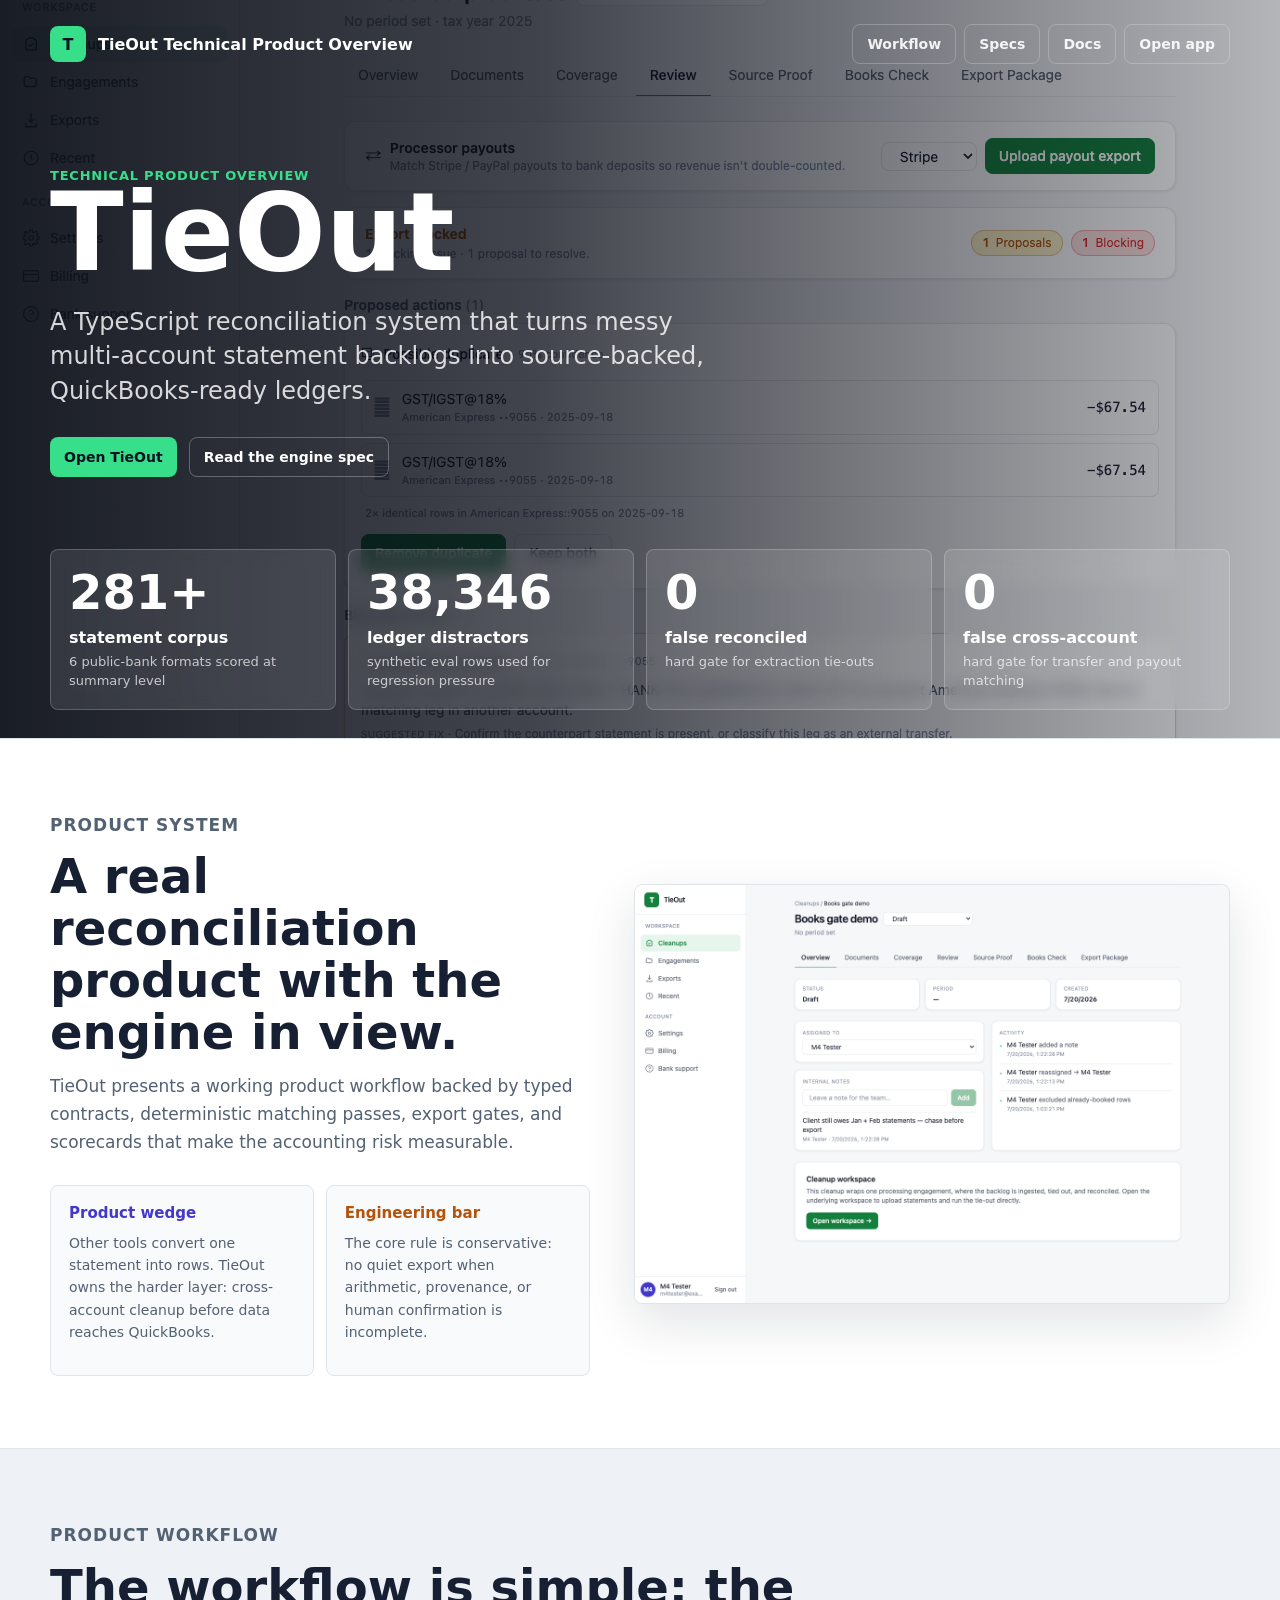
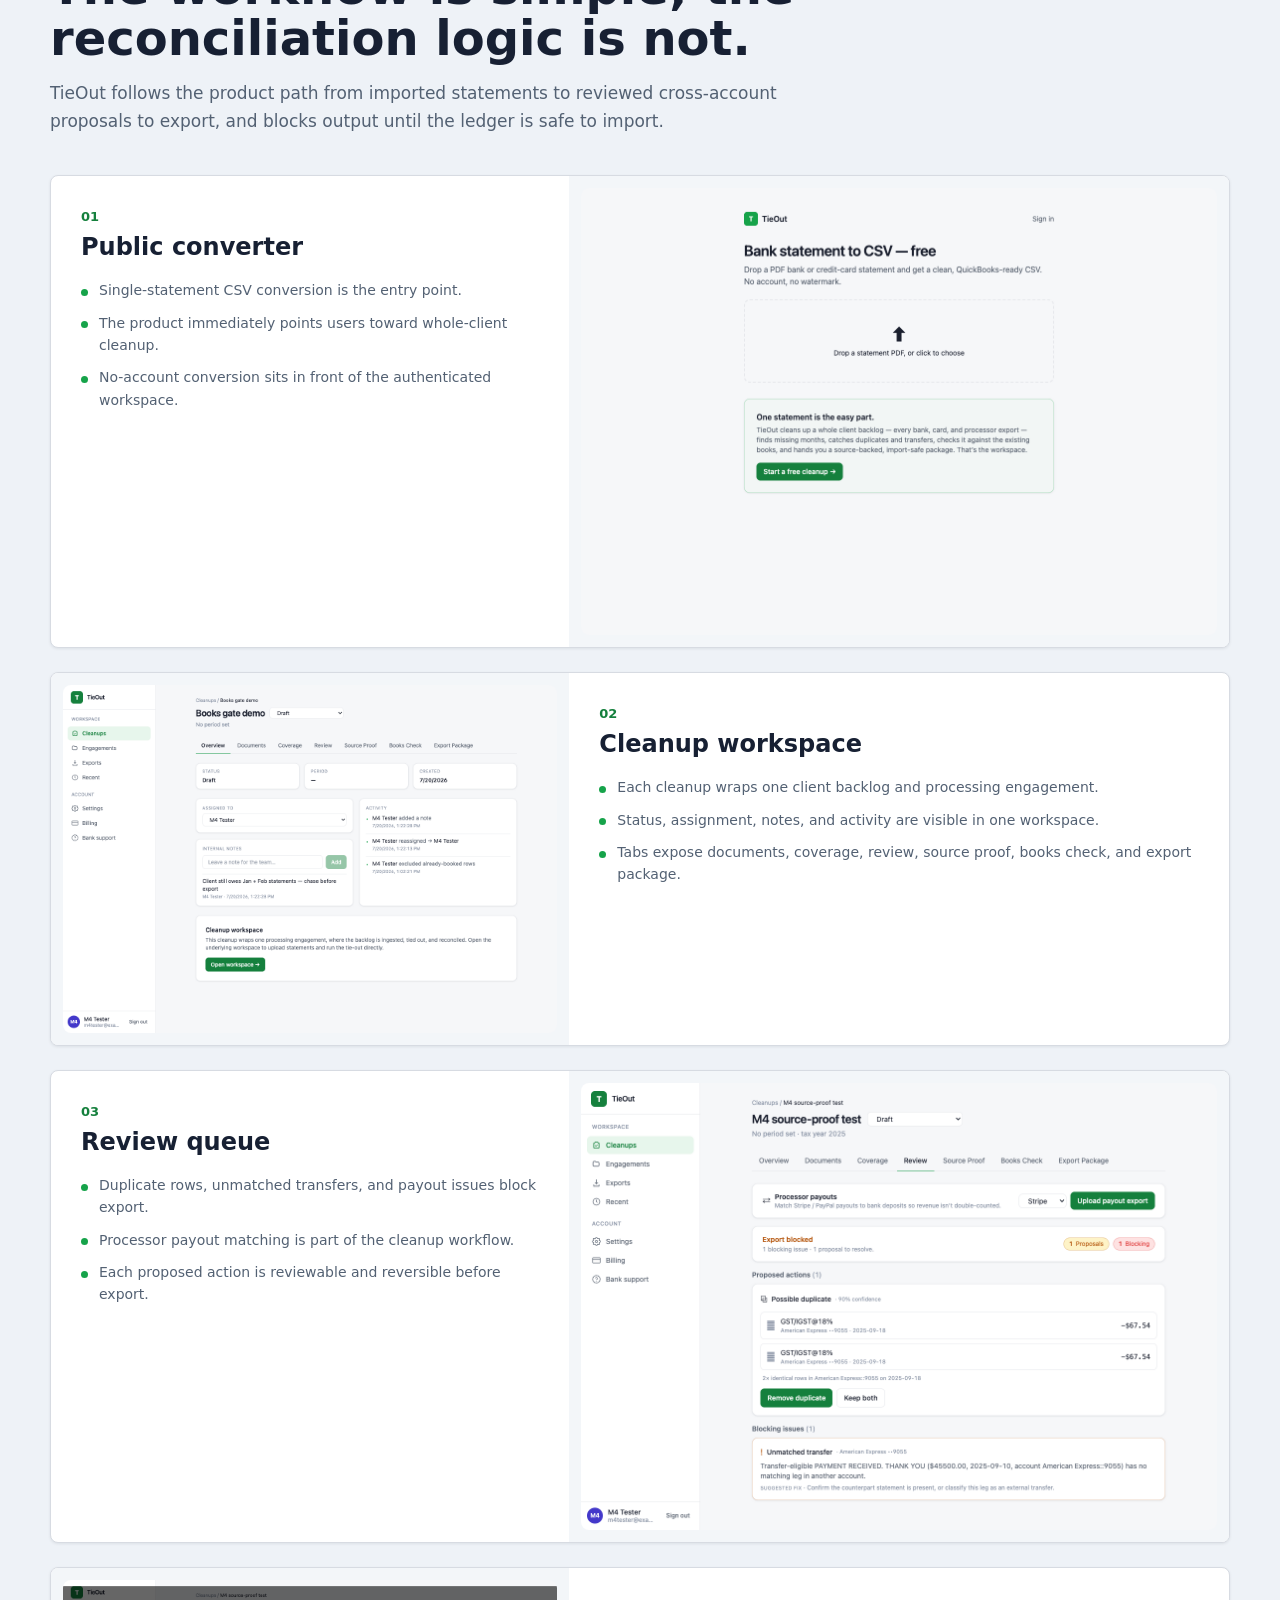
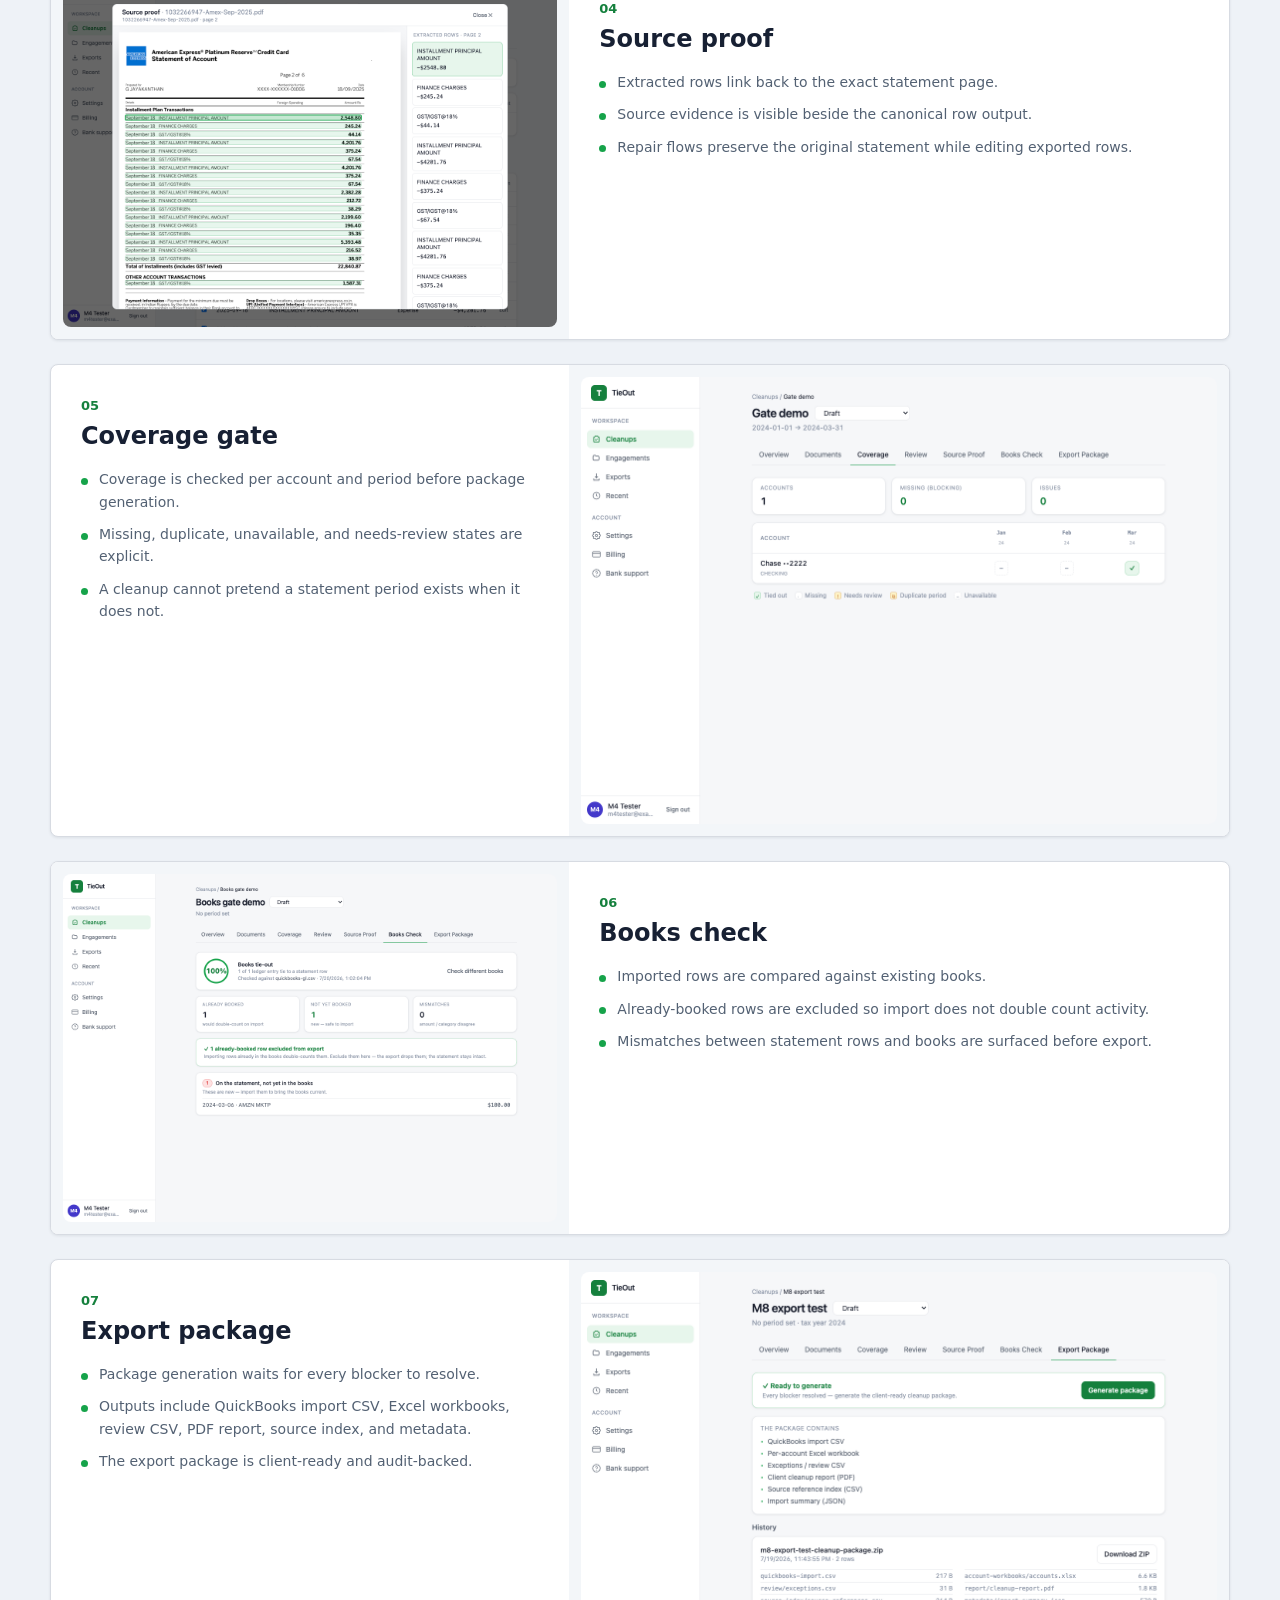
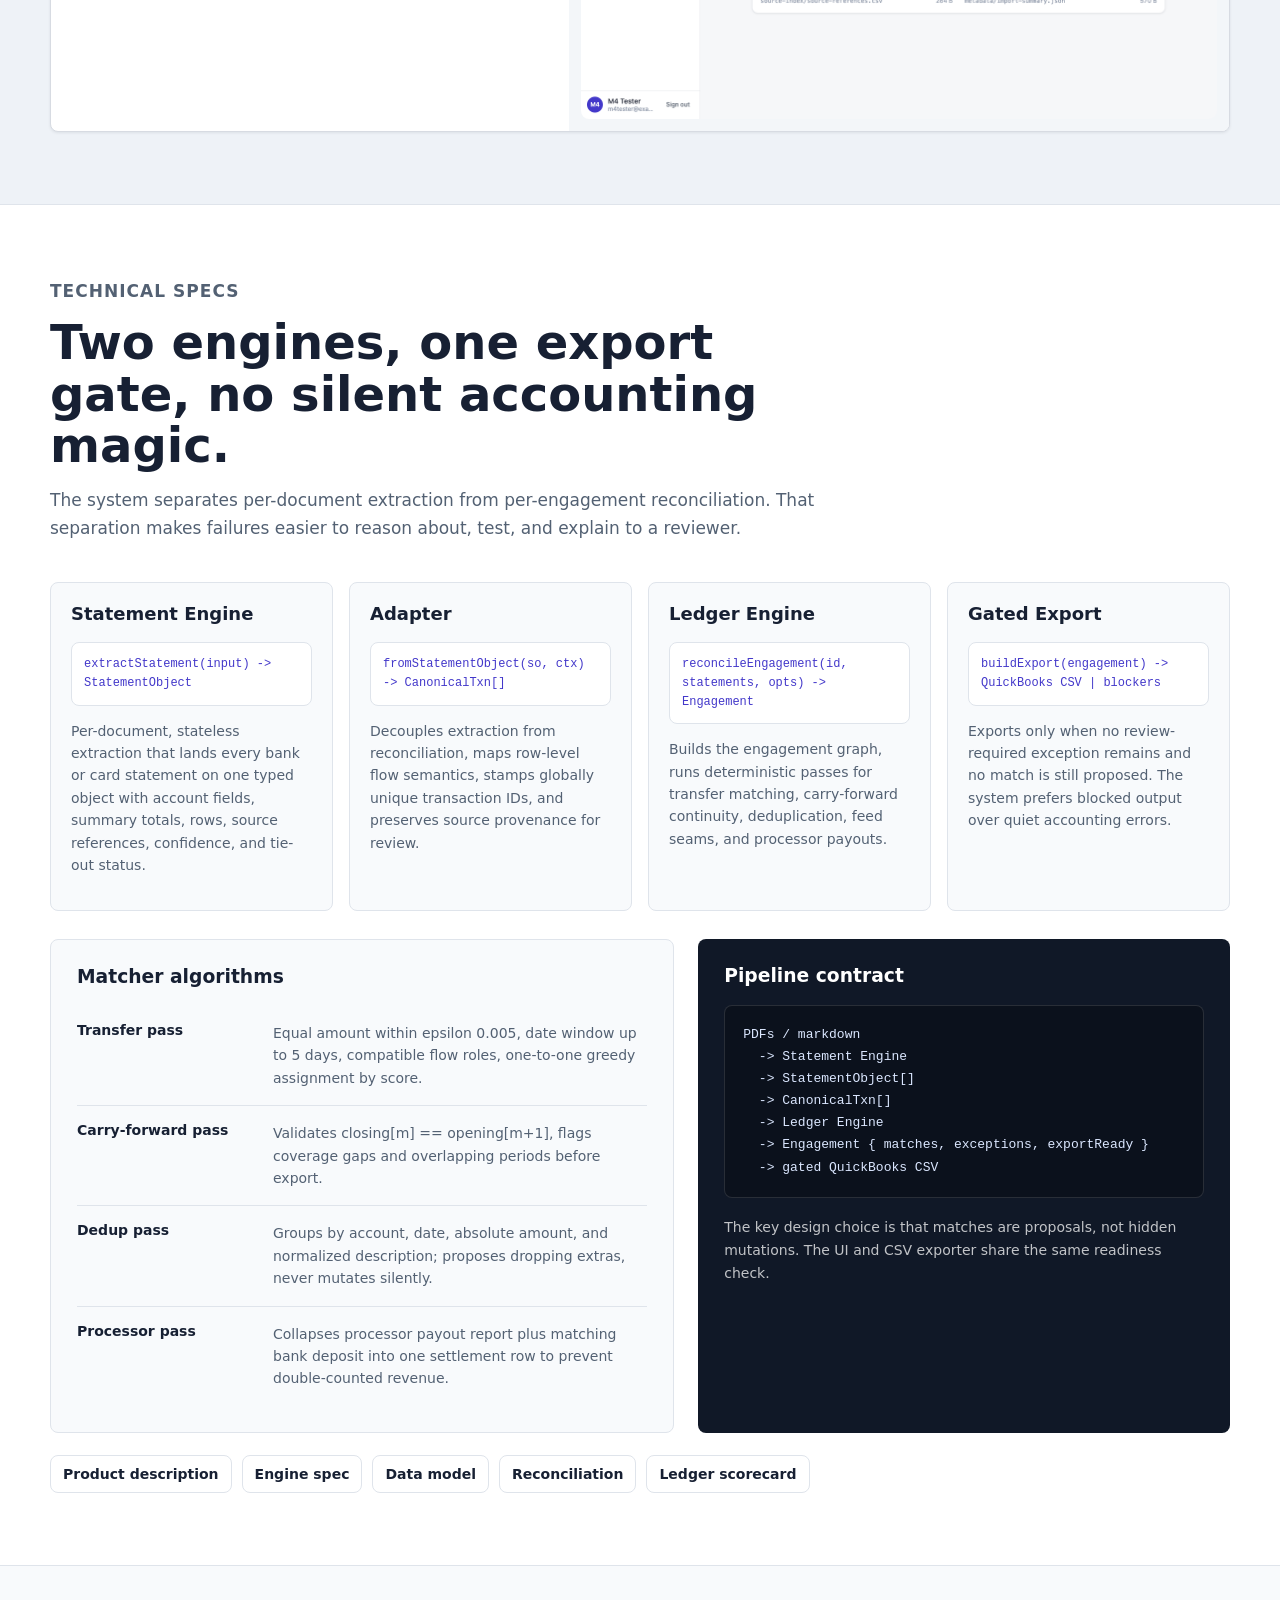
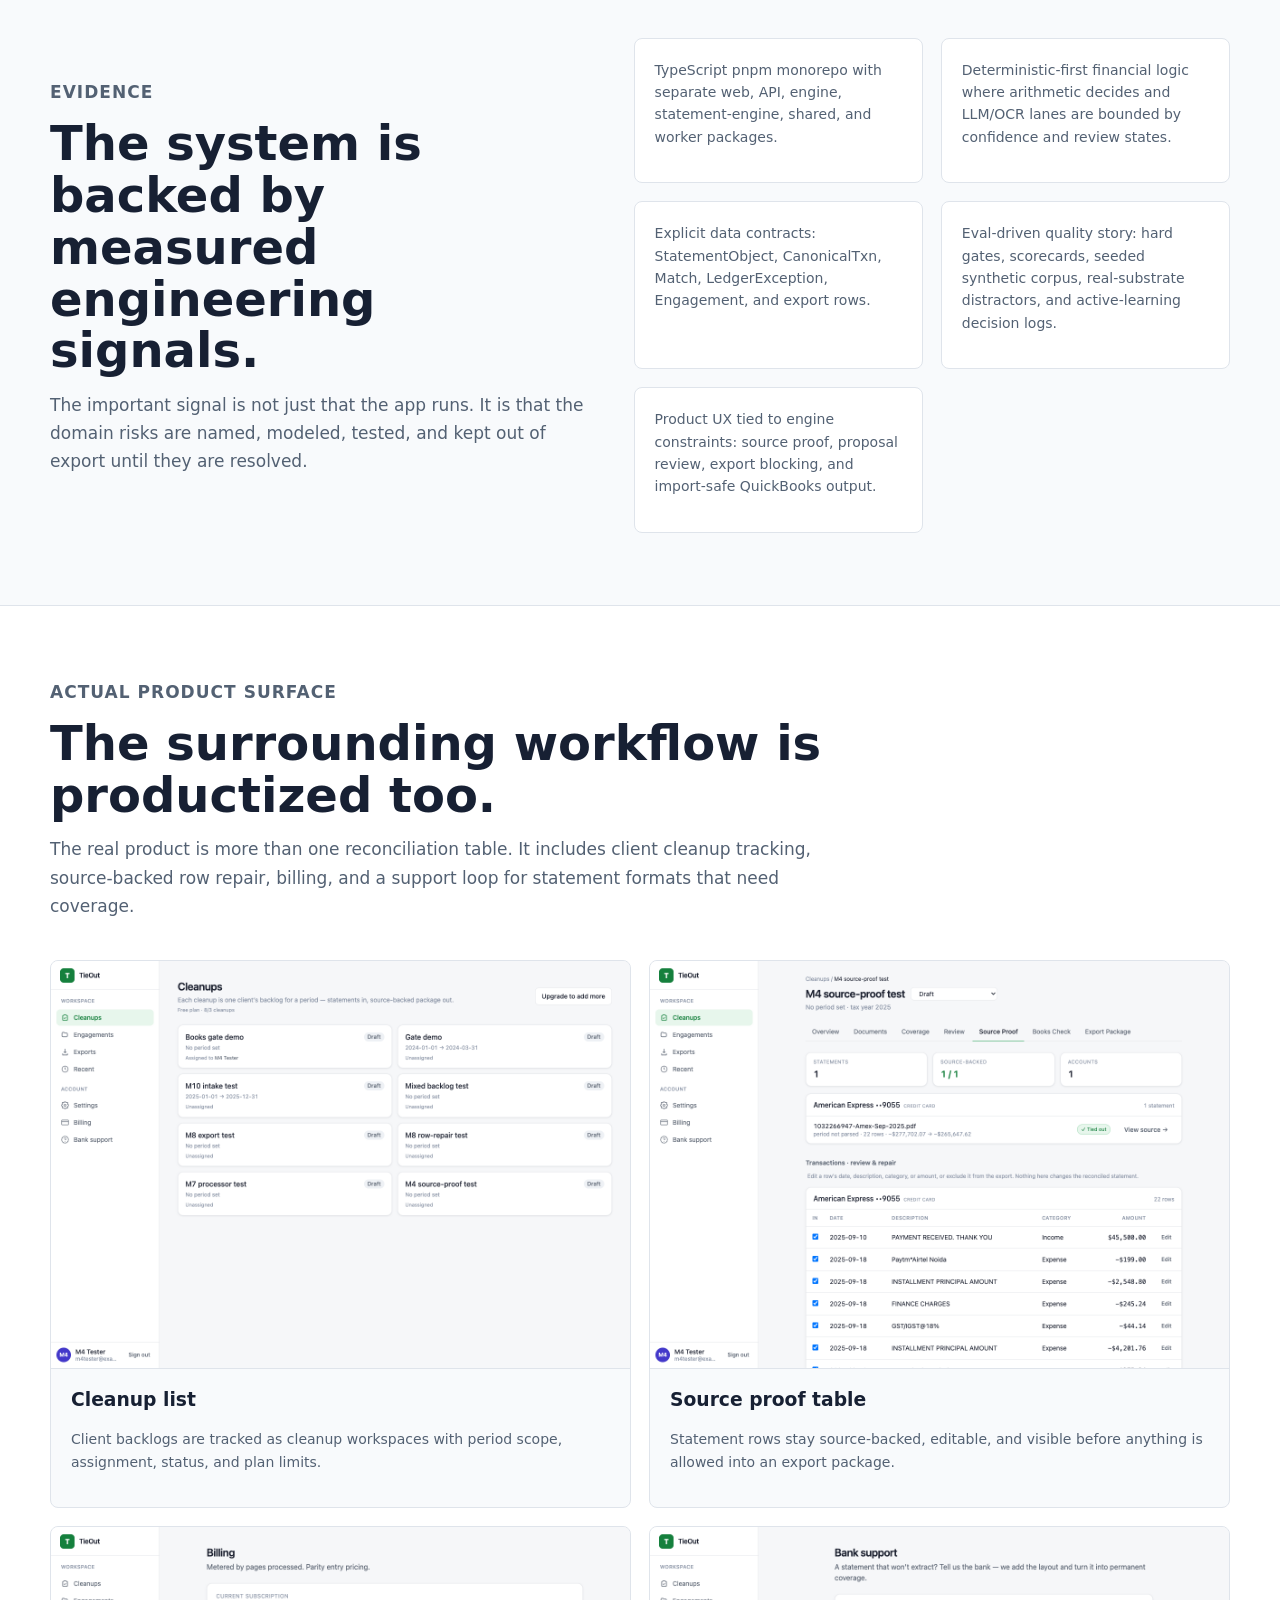
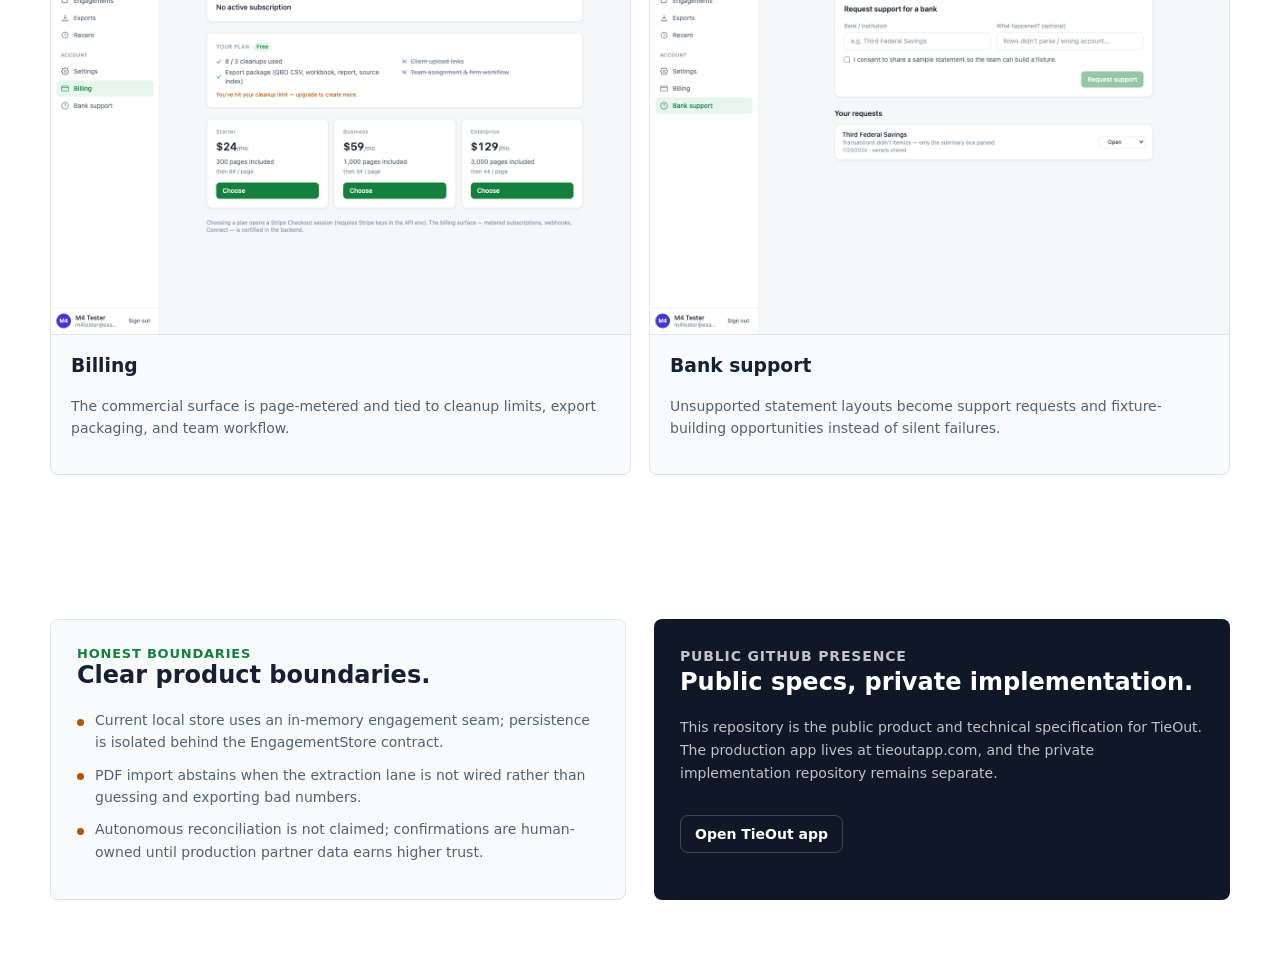
==== index.html @ 49115a85 "Create TieOut public product site" ====
<!doctype html>
<html lang="en">
  <head>
    <meta charset="utf-8" />
    <meta name="viewport" content="width=device-width, initial-scale=1" />
    <meta
      name="description"
      content="TieOut turns messy bank and credit-card statement backlogs into source-backed, QuickBooks-ready cleanup packages."
    />
    <title>TieOut Technical Product Overview</title>
    <link rel="stylesheet" href="styles.css" />
  </head>
  <body>
    <header class="hero">
      <div class="wrap hero-inner">
        <nav class="nav" aria-label="Primary">
          <a class="brand" href="./" aria-label="TieOut home">
            <span class="brand-mark">T</span>
            <span>TieOut Technical Product Overview</span>
          </a>
          <div class="nav-links">
            <a href="#workflow">Workflow</a>
            <a href="#specs">Specs</a>
            <a href="#docs">Docs</a>
            <a href="https://tieoutapp.com">Open app</a>
          </div>
        </nav>

        <div class="hero-copy">
          <p class="eyebrow">Technical product overview</p>
          <h1>TieOut</h1>
          <p class="hero-lede">
            A TypeScript reconciliation system that turns messy multi-account statement backlogs into source-backed,
            QuickBooks-ready ledgers.
          </p>
          <div class="actions">
            <a class="button primary" href="https://tieoutapp.com">Open TieOut</a>
            <a class="button secondary" href="#specs">Read the engine spec</a>
          </div>
        </div>

        <div class="metric-grid" aria-label="TieOut engineering metrics">
          <div class="metric">
            <strong>281+</strong>
            <span>statement corpus</span>
            <p>6 public-bank formats scored at summary level</p>
          </div>
          <div class="metric">
            <strong>38,346</strong>
            <span>ledger distractors</span>
            <p>synthetic eval rows used for regression pressure</p>
          </div>
          <div class="metric">
            <strong>0</strong>
            <span>false reconciled</span>
            <p>hard gate for extraction tie-outs</p>
          </div>
          <div class="metric">
            <strong>0</strong>
            <span>false cross-account</span>
            <p>hard gate for transfer and payout matching</p>
          </div>
        </div>
      </div>
    </header>

    <main>
      <section class="section">
        <div class="wrap split">
          <div>
            <div class="section-head">
              <p class="eyebrow">Product system</p>
              <h2>A real reconciliation product with the engine in view.</h2>
              <p>
                TieOut presents a working product workflow backed by typed contracts, deterministic matching passes,
                export gates, and scorecards that make the accounting risk measurable.
              </p>
            </div>
            <div class="feature-cards">
              <article class="feature-card">
                <h3>Product wedge</h3>
                <p>
                  Other tools convert one statement into rows. TieOut owns the harder layer: cross-account cleanup
                  before data reaches QuickBooks.
                </p>
              </article>
              <article class="feature-card warn">
                <h3>Engineering bar</h3>
                <p>
                  The core rule is conservative: no quiet export when arithmetic, provenance, or human confirmation is
                  incomplete.
                </p>
              </article>
            </div>
          </div>
          <img
            class="shadow-img"
            src="assets/screenshots/04-overview-workflow.png"
            alt="TieOut cleanup workspace overview showing real product navigation, status, notes, and activity."
          />
        </div>
      </section>

      <section id="workflow" class="section alt">
        <div class="wrap">
          <div class="section-head">
            <p class="eyebrow">Product workflow</p>
            <h2>The workflow is simple; the reconciliation logic is not.</h2>
            <p>
              TieOut follows the product path from imported statements to reviewed cross-account proposals to export,
              and blocks output until the ledger is safe to import.
            </p>
          </div>

          <div class="workflow">
            <article class="workflow-card">
              <div class="workflow-copy">
                <span class="step">01</span>
                <h3>Public converter</h3>
                <ul>
                  <li>Single-statement CSV conversion is the entry point.</li>
                  <li>The product immediately points users toward whole-client cleanup.</li>
                  <li>No-account conversion sits in front of the authenticated workspace.</li>
                </ul>
              </div>
              <div class="workflow-shot">
                <img src="assets/screenshots/02-public-converter.png" alt="TieOut public converter screen." />
              </div>
            </article>

            <article class="workflow-card">
              <div class="workflow-copy">
                <span class="step">02</span>
                <h3>Cleanup workspace</h3>
                <ul>
                  <li>Each cleanup wraps one client backlog and processing engagement.</li>
                  <li>Status, assignment, notes, and activity are visible in one workspace.</li>
                  <li>Tabs expose documents, coverage, review, source proof, books check, and export package.</li>
                </ul>
              </div>
              <div class="workflow-shot">
                <img src="assets/screenshots/04-overview-workflow.png" alt="TieOut cleanup workspace overview." />
              </div>
            </article>

            <article class="workflow-card">
              <div class="workflow-copy">
                <span class="step">03</span>
                <h3>Review queue</h3>
                <ul>
                  <li>Duplicate rows, unmatched transfers, and payout issues block export.</li>
                  <li>Processor payout matching is part of the cleanup workflow.</li>
                  <li>Each proposed action is reviewable and reversible before export.</li>
                </ul>
              </div>
              <div class="workflow-shot">
                <img src="assets/screenshots/05-review-queue.png" alt="TieOut review queue." />
              </div>
            </article>

            <article class="workflow-card">
              <div class="workflow-copy">
                <span class="step">04</span>
                <h3>Source proof</h3>
                <ul>
                  <li>Extracted rows link back to the exact statement page.</li>
                  <li>Source evidence is visible beside the canonical row output.</li>
                  <li>Repair flows preserve the original statement while editing exported rows.</li>
                </ul>
              </div>
              <div class="workflow-shot">
                <img src="assets/screenshots/07-source-proof-modal.png" alt="TieOut source proof modal." />
              </div>
            </article>

            <article class="workflow-card">
              <div class="workflow-copy">
                <span class="step">05</span>
                <h3>Coverage gate</h3>
                <ul>
                  <li>Coverage is checked per account and period before package generation.</li>
                  <li>Missing, duplicate, unavailable, and needs-review states are explicit.</li>
                  <li>A cleanup cannot pretend a statement period exists when it does not.</li>
                </ul>
              </div>
              <div class="workflow-shot">
                <img src="assets/screenshots/08-coverage-gate.png" alt="TieOut coverage gate." />
              </div>
            </article>

            <article class="workflow-card">
              <div class="workflow-copy">
                <span class="step">06</span>
                <h3>Books check</h3>
                <ul>
                  <li>Imported rows are compared against existing books.</li>
                  <li>Already-booked rows are excluded so import does not double count activity.</li>
                  <li>Mismatches between statement rows and books are surfaced before export.</li>
                </ul>
              </div>
              <div class="workflow-shot">
                <img src="assets/screenshots/09-books-check.png" alt="TieOut books check." />
              </div>
            </article>

            <article class="workflow-card">
              <div class="workflow-copy">
                <span class="step">07</span>
                <h3>Export package</h3>
                <ul>
                  <li>Package generation waits for every blocker to resolve.</li>
                  <li>Outputs include QuickBooks import CSV, Excel workbooks, review CSV, PDF report, source index, and metadata.</li>
                  <li>The export package is client-ready and audit-backed.</li>
                </ul>
              </div>
              <div class="workflow-shot">
                <img src="assets/screenshots/10-export-package.png" alt="TieOut export package screen." />
              </div>
            </article>
          </div>
        </div>
      </section>

      <section id="specs" class="section">
        <div class="wrap">
          <div class="section-head">
            <p class="eyebrow">Technical specs</p>
            <h2>Two engines, one export gate, no silent accounting magic.</h2>
            <p>
              The system separates per-document extraction from per-engagement reconciliation. That separation makes
              failures easier to reason about, test, and explain to a reviewer.
            </p>
          </div>

          <div class="spec-grid">
            <article class="spec-card">
              <h3>Statement Engine</h3>
              <code class="contract">extractStatement(input) -&gt; StatementObject</code>
              <p>
                Per-document, stateless extraction that lands every bank or card statement on one typed object with
                account fields, summary totals, rows, source references, confidence, and tie-out status.
              </p>
            </article>
            <article class="spec-card">
              <h3>Adapter</h3>
              <code class="contract">fromStatementObject(so, ctx) -&gt; CanonicalTxn[]</code>
              <p>
                Decouples extraction from reconciliation, maps row-level flow semantics, stamps globally unique
                transaction IDs, and preserves source provenance for review.
              </p>
            </article>
            <article class="spec-card">
              <h3>Ledger Engine</h3>
              <code class="contract">reconcileEngagement(id, statements, opts) -&gt; Engagement</code>
              <p>
                Builds the engagement graph, runs deterministic passes for transfer matching, carry-forward continuity,
                deduplication, feed seams, and processor payouts.
              </p>
            </article>
            <article class="spec-card">
              <h3>Gated Export</h3>
              <code class="contract">buildExport(engagement) -&gt; QuickBooks CSV | blockers</code>
              <p>
                Exports only when no review-required exception remains and no match is still proposed. The system
                prefers blocked output over quiet accounting errors.
              </p>
            </article>
          </div>

          <div class="technical-row">
            <section class="matchers">
              <h3>Matcher algorithms</h3>
              <div class="matcher-row">
                <strong>Transfer pass</strong>
                <p>Equal amount within epsilon 0.005, date window up to 5 days, compatible flow roles, one-to-one greedy assignment by score.</p>
              </div>
              <div class="matcher-row">
                <strong>Carry-forward pass</strong>
                <p>Validates closing[m] == opening[m+1], flags coverage gaps and overlapping periods before export.</p>
              </div>
              <div class="matcher-row">
                <strong>Dedup pass</strong>
                <p>Groups by account, date, absolute amount, and normalized description; proposes dropping extras, never mutates silently.</p>
              </div>
              <div class="matcher-row">
                <strong>Processor pass</strong>
                <p>Collapses processor payout report plus matching bank deposit into one settlement row to prevent double-counted revenue.</p>
              </div>
            </section>

            <section class="pipeline">
              <h3>Pipeline contract</h3>
              <pre>PDFs / markdown
  -&gt; Statement Engine
  -&gt; StatementObject[]
  -&gt; CanonicalTxn[]
  -&gt; Ledger Engine
  -&gt; Engagement { matches, exceptions, exportReady }
  -&gt; gated QuickBooks CSV</pre>
              <p>
                The key design choice is that matches are proposals, not hidden mutations. The UI and CSV exporter share
                the same readiness check.
              </p>
            </section>
          </div>

          <div id="docs" class="docs-links" aria-label="Technical documents">
            <a href="docs/PRODUCT.md">Product description</a>
            <a href="docs/ENGINE_SPEC.md">Engine spec</a>
            <a href="docs/DATA_MODEL.md">Data model</a>
            <a href="docs/RECONCILIATION.md">Reconciliation</a>
            <a href="results/LEDGER_SCORECARD.md">Ledger scorecard</a>
          </div>
        </div>
      </section>

      <section class="section soft">
        <div class="wrap split">
          <div class="section-head">
            <p class="eyebrow">Evidence</p>
            <h2>The system is backed by measured engineering signals.</h2>
            <p>
              The important signal is not just that the app runs. It is that the domain risks are named, modeled,
              tested, and kept out of export until they are resolved.
            </p>
          </div>
          <div class="signal-grid">
            <article class="signal-card"><p>TypeScript pnpm monorepo with separate web, API, engine, statement-engine, shared, and worker packages.</p></article>
            <article class="signal-card"><p>Deterministic-first financial logic where arithmetic decides and LLM/OCR lanes are bounded by confidence and review states.</p></article>
            <article class="signal-card"><p>Explicit data contracts: StatementObject, CanonicalTxn, Match, LedgerException, Engagement, and export rows.</p></article>
            <article class="signal-card"><p>Eval-driven quality story: hard gates, scorecards, seeded synthetic corpus, real-substrate distractors, and active-learning decision logs.</p></article>
            <article class="signal-card"><p>Product UX tied to engine constraints: source proof, proposal review, export blocking, and import-safe QuickBooks output.</p></article>
          </div>
        </div>
      </section>

      <section class="section">
        <div class="wrap">
          <div class="section-head">
            <p class="eyebrow">Actual product surface</p>
            <h2>The surrounding workflow is productized too.</h2>
            <p>
              The real product is more than one reconciliation table. It includes client cleanup tracking, source-backed
              row repair, billing, and a support loop for statement formats that need coverage.
            </p>
          </div>
          <div class="surface-grid">
            <article class="surface-card">
              <img src="assets/screenshots/03-cleanups-list.png" alt="TieOut cleanups list." />
              <div><h3>Cleanup list</h3><p>Client backlogs are tracked as cleanup workspaces with period scope, assignment, status, and plan limits.</p></div>
            </article>
            <article class="surface-card">
              <img src="assets/screenshots/06-source-proof.png" alt="TieOut source proof table." />
              <div><h3>Source proof table</h3><p>Statement rows stay source-backed, editable, and visible before anything is allowed into an export package.</p></div>
            </article>
            <article class="surface-card">
              <img src="assets/screenshots/11-billing.png" alt="TieOut billing screen." />
              <div><h3>Billing</h3><p>The commercial surface is page-metered and tied to cleanup limits, export packaging, and team workflow.</p></div>
            </article>
            <article class="surface-card">
              <img src="assets/screenshots/12-bank-support.png" alt="TieOut bank support screen." />
              <div><h3>Bank support</h3><p>Unsupported statement layouts become support requests and fixture-building opportunities instead of silent failures.</p></div>
            </article>
          </div>
        </div>
      </section>

      <section class="section">
        <div class="wrap bottom-grid">
          <section class="boundary">
            <p class="eyebrow">Honest boundaries</p>
            <h2>Clear product boundaries.</h2>
            <ul>
              <li>Current local store uses an in-memory engagement seam; persistence is isolated behind the EngagementStore contract.</li>
              <li>PDF import abstains when the extraction lane is not wired rather than guessing and exporting bad numbers.</li>
              <li>Autonomous reconciliation is not claimed; confirmations are human-owned until production partner data earns higher trust.</li>
            </ul>
          </section>

          <section class="github-card">
            <p class="eyebrow">Public GitHub presence</p>
            <h2>Public specs, private implementation.</h2>
            <p>
              This repository is the public product and technical specification for TieOut. The production app lives at
              tieoutapp.com, and the private implementation repository remains separate.
            </p>
            <a class="dark-button" href="https://tieoutapp.com">Open TieOut app</a>
          </section>
        </div>
      </section>
    </main>
  </body>
</html>
---- styles.css ----
:root {
  color-scheme: light;
  --page: #f6f7f9;
  --surface: #ffffff;
  --surface-soft: #f8fafc;
  --ink: #172033;
  --muted: #536173;
  --dim: #7a879a;
  --line: #dfe4eb;
  --green: #15803d;
  --green-bright: #37df8b;
  --indigo: #4338ca;
  --warn: #b45309;
  --night: #101827;
}

* {
  box-sizing: border-box;
}

html {
  scroll-behavior: smooth;
}

body {
  margin: 0;
  background: var(--page);
  color: var(--ink);
  font-family: ui-sans-serif, system-ui, -apple-system, BlinkMacSystemFont, "Segoe UI", sans-serif;
}

a {
  color: inherit;
  text-decoration: none;
}

img {
  display: block;
  max-width: 100%;
}

.hero {
  position: relative;
  overflow: hidden;
  min-height: 82vh;
  color: #fff;
  border-bottom: 1px solid var(--line);
}

.hero::before {
  content: "";
  position: absolute;
  inset: 0;
  background:
    linear-gradient(90deg, rgba(6, 10, 20, 0.92) 0%, rgba(6, 10, 20, 0.76) 42%, rgba(6, 10, 20, 0.28) 100%),
    url("assets/screenshots/05-review-queue.png") center / cover;
}

.wrap {
  width: min(1180px, calc(100% - 40px));
  margin: 0 auto;
}

.hero-inner {
  position: relative;
  min-height: 82vh;
  display: flex;
  flex-direction: column;
  justify-content: space-between;
  padding: 24px 0 28px;
}

.nav {
  display: flex;
  align-items: center;
  justify-content: space-between;
  gap: 16px;
  flex-wrap: wrap;
}

.brand {
  display: inline-flex;
  align-items: center;
  gap: 12px;
  font-weight: 700;
}

.brand-mark {
  display: grid;
  place-items: center;
  width: 36px;
  height: 36px;
  border-radius: 8px;
  background: var(--green-bright);
  color: #061121;
  font-weight: 800;
}

.nav-links {
  display: flex;
  gap: 8px;
  flex-wrap: wrap;
}

.nav-links a,
.button {
  display: inline-flex;
  align-items: center;
  justify-content: center;
  min-height: 40px;
  border-radius: 8px;
  padding: 9px 14px;
  font-size: 14px;
  font-weight: 700;
}

.nav-links a {
  border: 1px solid rgba(255, 255, 255, 0.22);
  color: rgba(255, 255, 255, 0.9);
}

.nav-links a:hover,
.button.secondary:hover {
  background: rgba(255, 255, 255, 0.1);
}

.hero-copy {
  max-width: 780px;
  padding: 80px 0 48px;
}

.eyebrow {
  margin: 0;
  color: var(--green);
  font-size: 13px;
  font-weight: 800;
  letter-spacing: 0.06em;
  text-transform: uppercase;
}

.hero .eyebrow {
  color: var(--green-bright);
}

h1,
h2,
h3,
p {
  margin-top: 0;
}

h1 {
  margin-bottom: 22px;
  font-size: clamp(56px, 9vw, 108px);
  line-height: 0.92;
  letter-spacing: 0;
}

.hero-lede {
  max-width: 680px;
  color: rgba(255, 255, 255, 0.82);
  font-size: clamp(19px, 2vw, 24px);
  line-height: 1.45;
}

.actions {
  display: flex;
  gap: 12px;
  flex-wrap: wrap;
  margin-top: 28px;
}

.button.primary {
  background: var(--green-bright);
  color: #061121;
}

.button.secondary {
  color: #fff;
  border: 1px solid rgba(255, 255, 255, 0.28);
}

.metric-grid {
  display: grid;
  grid-template-columns: repeat(4, 1fr);
  gap: 12px;
}

.metric {
  min-height: 132px;
  padding: 18px;
  border: 1px solid rgba(255, 255, 255, 0.2);
  border-radius: 8px;
  background: rgba(255, 255, 255, 0.1);
  backdrop-filter: blur(8px);
}

.metric strong {
  display: block;
  font-size: clamp(32px, 4vw, 48px);
  line-height: 1;
}

.metric span {
  display: block;
  margin-top: 12px;
  font-weight: 800;
}

.metric p {
  margin: 6px 0 0;
  color: rgba(255, 255, 255, 0.72);
  font-size: 13px;
  line-height: 1.45;
}

.section {
  padding: 72px 0;
  background: var(--surface);
}

.section.alt {
  background: #eef2f7;
  border-top: 1px solid var(--line);
  border-bottom: 1px solid var(--line);
}

.section.soft {
  background: var(--surface-soft);
  border-top: 1px solid var(--line);
  border-bottom: 1px solid var(--line);
}

.section-head {
  max-width: 780px;
}

.section-head h2 {
  margin: 12px 0 14px;
  font-size: clamp(32px, 4vw, 48px);
  line-height: 1.08;
  letter-spacing: 0;
}

.section-head p {
  color: var(--muted);
  font-size: 17px;
  line-height: 1.65;
}

.split {
  display: grid;
  grid-template-columns: 0.95fr 1.05fr;
  align-items: center;
  gap: 44px;
}

.panel {
  border: 1px solid var(--line);
  border-radius: 8px;
  background: var(--surface);
  box-shadow: 0 1px 3px rgba(15, 23, 42, 0.08);
}

.feature-cards {
  display: grid;
  grid-template-columns: repeat(2, 1fr);
  gap: 12px;
  margin-top: 28px;
}

.feature-card {
  border: 1px solid var(--line);
  border-radius: 8px;
  background: var(--surface-soft);
  padding: 18px;
}

.feature-card h3 {
  margin-bottom: 10px;
  color: var(--indigo);
  font-size: 15px;
}

.feature-card.warn h3 {
  color: var(--warn);
}

.feature-card p,
.workflow-card li,
.surface-card p,
.spec-card p,
.signal-card p,
.boundary li {
  color: var(--muted);
  font-size: 14px;
  line-height: 1.6;
}

.shadow-img {
  border: 1px solid var(--line);
  border-radius: 8px;
  background: #fff;
  box-shadow: 0 18px 50px rgba(15, 23, 42, 0.12);
}

.workflow {
  display: grid;
  gap: 24px;
  margin-top: 40px;
}

.workflow-card {
  display: grid;
  grid-template-columns: 0.88fr 1.12fr;
  overflow: hidden;
  border: 1px solid #d7dbe2;
  border-radius: 8px;
  background: #fff;
  box-shadow: 0 1px 3px rgba(15, 23, 42, 0.08);
}

.workflow-card:nth-child(even) .workflow-copy {
  order: 2;
}

.workflow-copy {
  padding: 30px;
}

.step {
  color: var(--green);
  font-size: 13px;
  font-weight: 800;
}

.workflow-card h3 {
  margin: 8px 0 18px;
  font-size: 24px;
}

.workflow-card ul,
.boundary ul {
  padding: 0;
  margin: 0;
  list-style: none;
}

.workflow-card li,
.boundary li {
  position: relative;
  padding-left: 18px;
  margin: 10px 0;
}

.workflow-card li::before {
  content: "";
  position: absolute;
  left: 0;
  top: 0.7em;
  width: 7px;
  height: 7px;
  border-radius: 999px;
  background: #16a34a;
}

.workflow-shot {
  padding: 12px;
  background: #f3f6f9;
}

.workflow-shot img {
  width: 100%;
  height: 100%;
  min-height: 320px;
  object-fit: cover;
  object-position: top;
  border-radius: 8px;
}

.spec-grid {
  display: grid;
  grid-template-columns: repeat(4, 1fr);
  gap: 16px;
  margin-top: 40px;
}

.spec-card {
  padding: 20px;
  border: 1px solid var(--line);
  border-radius: 8px;
  background: var(--surface-soft);
}

.spec-card h3 {
  font-size: 18px;
}

code,
pre {
  font-family: ui-monospace, SFMono-Regular, Menlo, Consolas, monospace;
}

.contract {
  display: block;
  overflow-wrap: anywhere;
  margin: 14px 0;
  padding: 12px;
  border: 1px solid var(--line);
  border-radius: 8px;
  background: #fff;
  color: var(--indigo);
  font-size: 12px;
  line-height: 1.55;
}

.technical-row {
  display: grid;
  grid-template-columns: 1.08fr 0.92fr;
  gap: 24px;
  margin-top: 28px;
}

.matchers,
.pipeline,
.boundary,
.github-card {
  padding: 26px;
  border-radius: 8px;
}

.matchers {
  border: 1px solid var(--line);
  background: var(--surface-soft);
}

.matcher-row {
  display: grid;
  grid-template-columns: 180px 1fr;
  gap: 16px;
  padding: 16px 0;
  border-top: 1px solid var(--line);
}

.matcher-row:first-of-type {
  border-top: 0;
}

.matcher-row strong {
  font-size: 14px;
}

.matcher-row p {
  margin: 0;
  color: var(--muted);
  font-size: 14px;
  line-height: 1.6;
}

.pipeline,
.github-card {
  background: var(--night);
  color: #fff;
}

.pipeline pre {
  overflow: auto;
  white-space: pre-wrap;
  margin: 18px 0;
  padding: 18px;
  border: 1px solid rgba(255, 255, 255, 0.12);
  border-radius: 8px;
  background: rgba(0, 0, 0, 0.28);
  color: #dbe7ff;
  font-size: 13px;
  line-height: 1.7;
}

.pipeline p,
.github-card p {
  color: rgba(255, 255, 255, 0.74);
  font-size: 14px;
  line-height: 1.65;
}

.signal-grid,
.surface-grid {
  display: grid;
  gap: 18px;
}

.signal-grid {
  grid-template-columns: repeat(2, 1fr);
}

.signal-card {
  padding: 20px;
  border: 1px solid var(--line);
  border-radius: 8px;
  background: #fff;
}

.surface-grid {
  grid-template-columns: repeat(2, 1fr);
  margin-top: 40px;
}

.surface-card {
  overflow: hidden;
  border: 1px solid var(--line);
  border-radius: 8px;
  background: var(--surface-soft);
}

.surface-card img {
  border-bottom: 1px solid var(--line);
}

.surface-card div {
  padding: 20px;
}

.bottom-grid {
  display: grid;
  grid-template-columns: 1fr 1fr;
  gap: 28px;
}

.boundary {
  border: 1px solid var(--line);
  background: var(--surface-soft);
}

.boundary li::before {
  content: "";
  position: absolute;
  left: 0;
  top: 0.7em;
  width: 7px;
  height: 7px;
  border-radius: 999px;
  background: var(--warn);
}

.github-card a {
  margin-top: 16px;
}

.dark-button {
  display: inline-flex;
  border: 1px solid rgba(255, 255, 255, 0.2);
  border-radius: 8px;
  padding: 10px 14px;
  color: #fff;
  font-size: 14px;
  font-weight: 700;
}

.docs-links {
  display: flex;
  gap: 10px;
  flex-wrap: wrap;
  margin-top: 22px;
}

.docs-links a {
  border: 1px solid var(--line);
  border-radius: 8px;
  padding: 10px 12px;
  background: #fff;
  color: var(--ink);
  font-size: 14px;
  font-weight: 700;
}

@media (max-width: 920px) {
  .metric-grid,
  .split,
  .workflow-card,
  .spec-grid,
  .technical-row,
  .signal-grid,
  .surface-grid,
  .bottom-grid {
    grid-template-columns: 1fr;
  }

  .workflow-card:nth-child(even) .workflow-copy {
    order: initial;
  }
}

@media (max-width: 560px) {
  .wrap {
    width: min(100% - 32px, 1180px);
  }

  .hero-copy {
    padding-top: 60px;
  }

  .section {
    padding: 56px 0;
  }

  .feature-cards,
  .matcher-row {
    grid-template-columns: 1fr;
  }

  .workflow-shot img {
    min-height: 240px;
  }
}
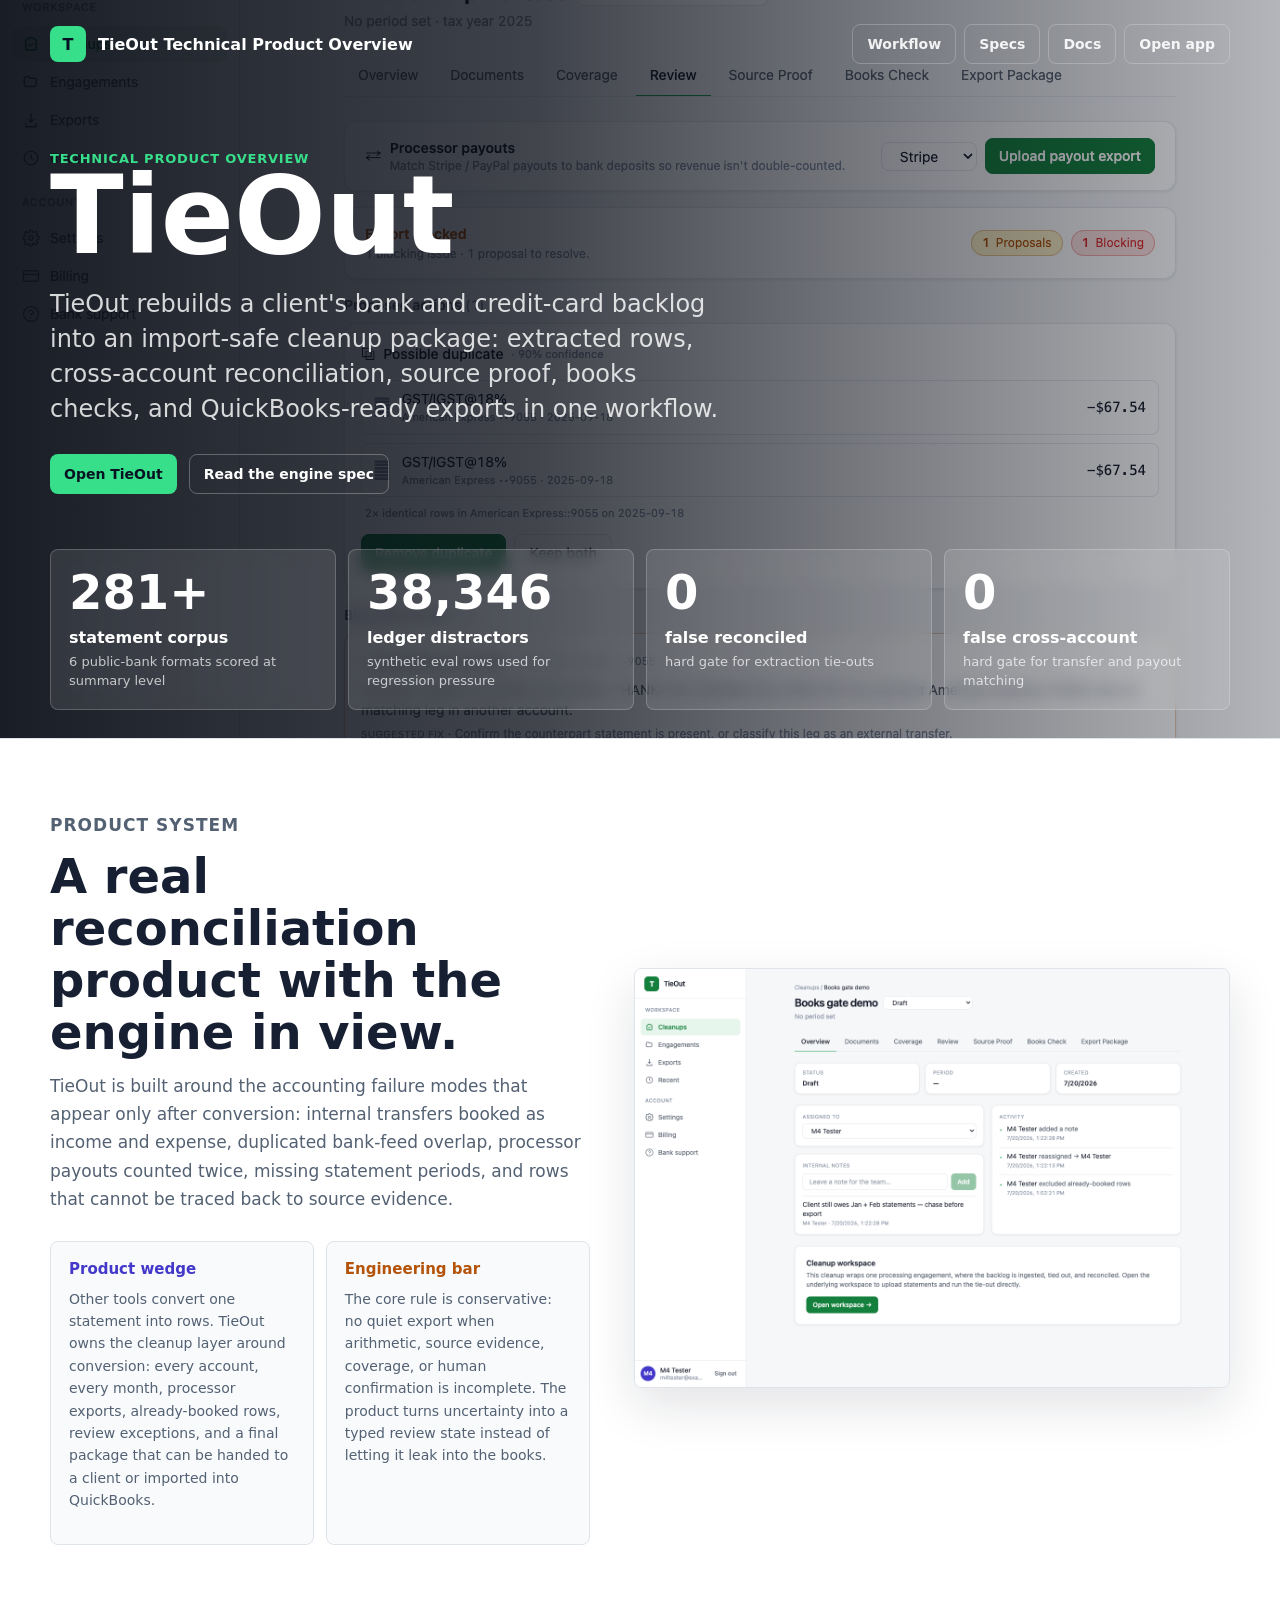
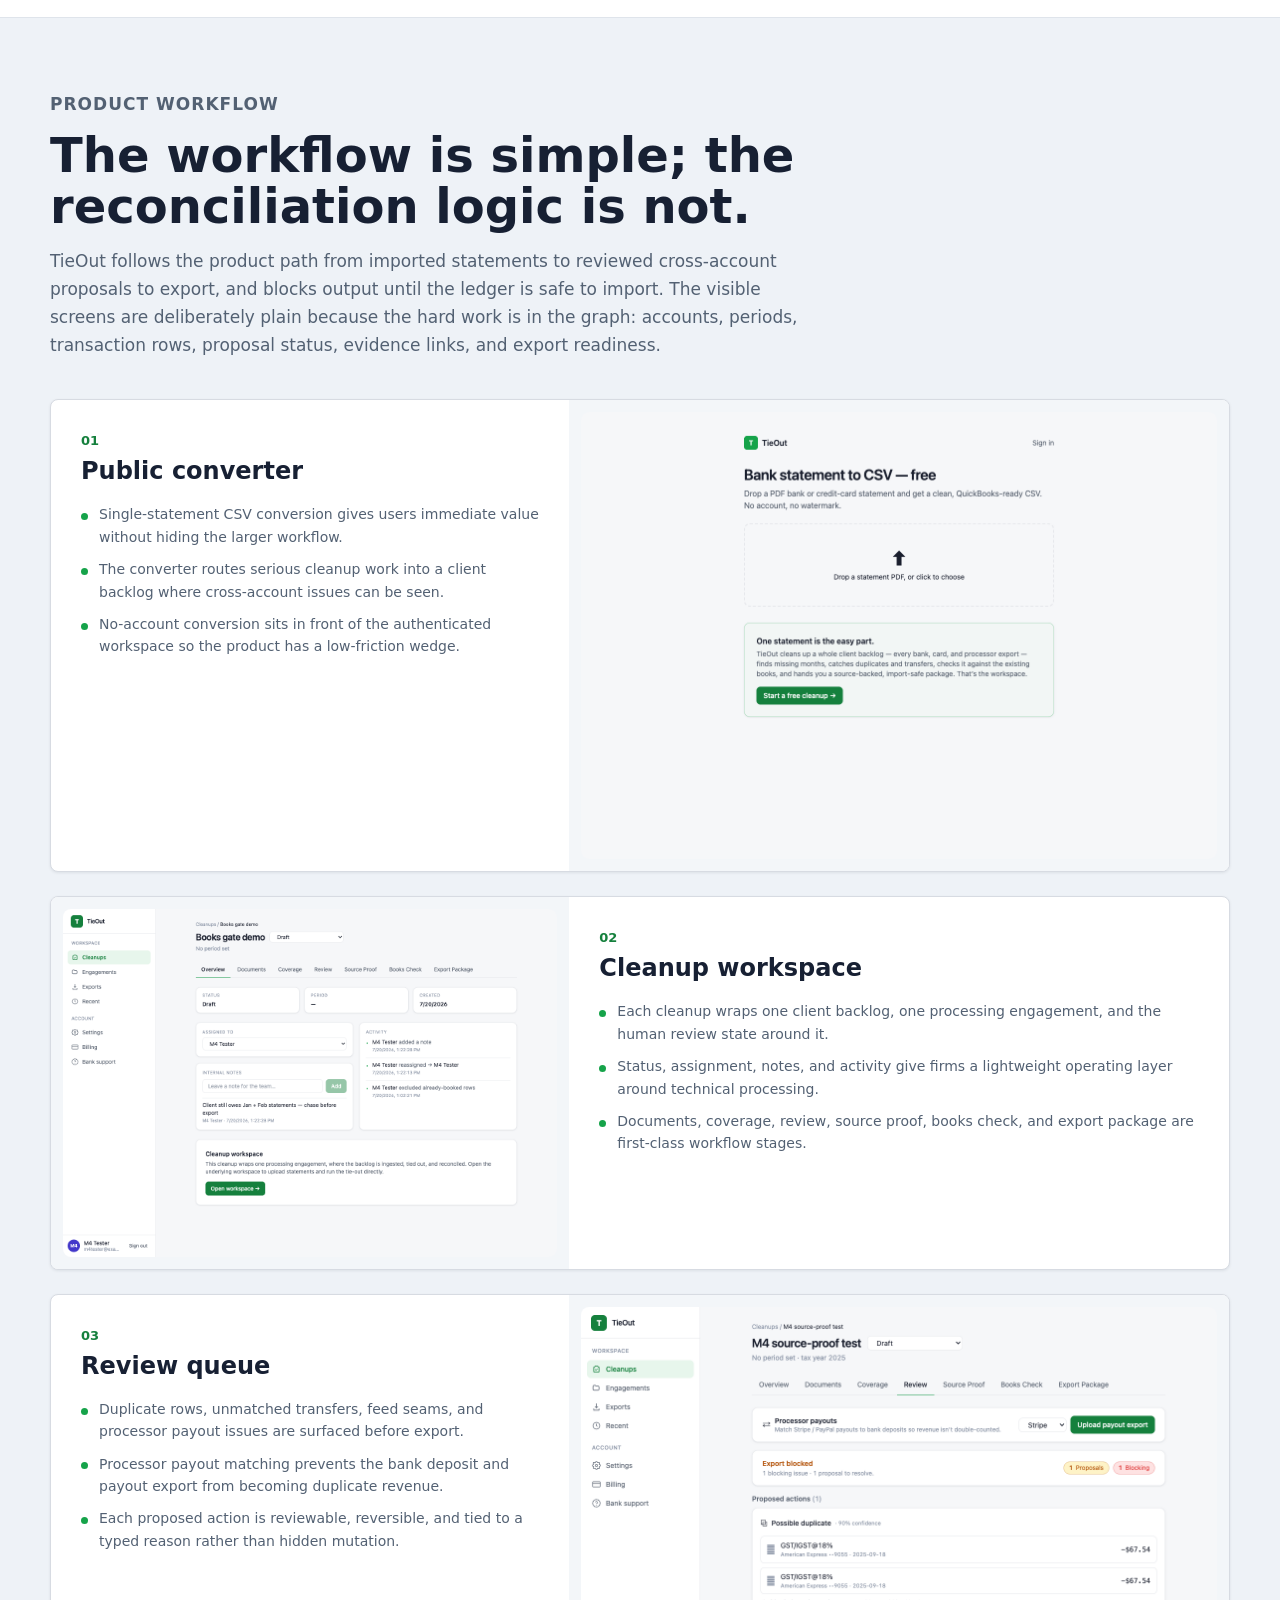
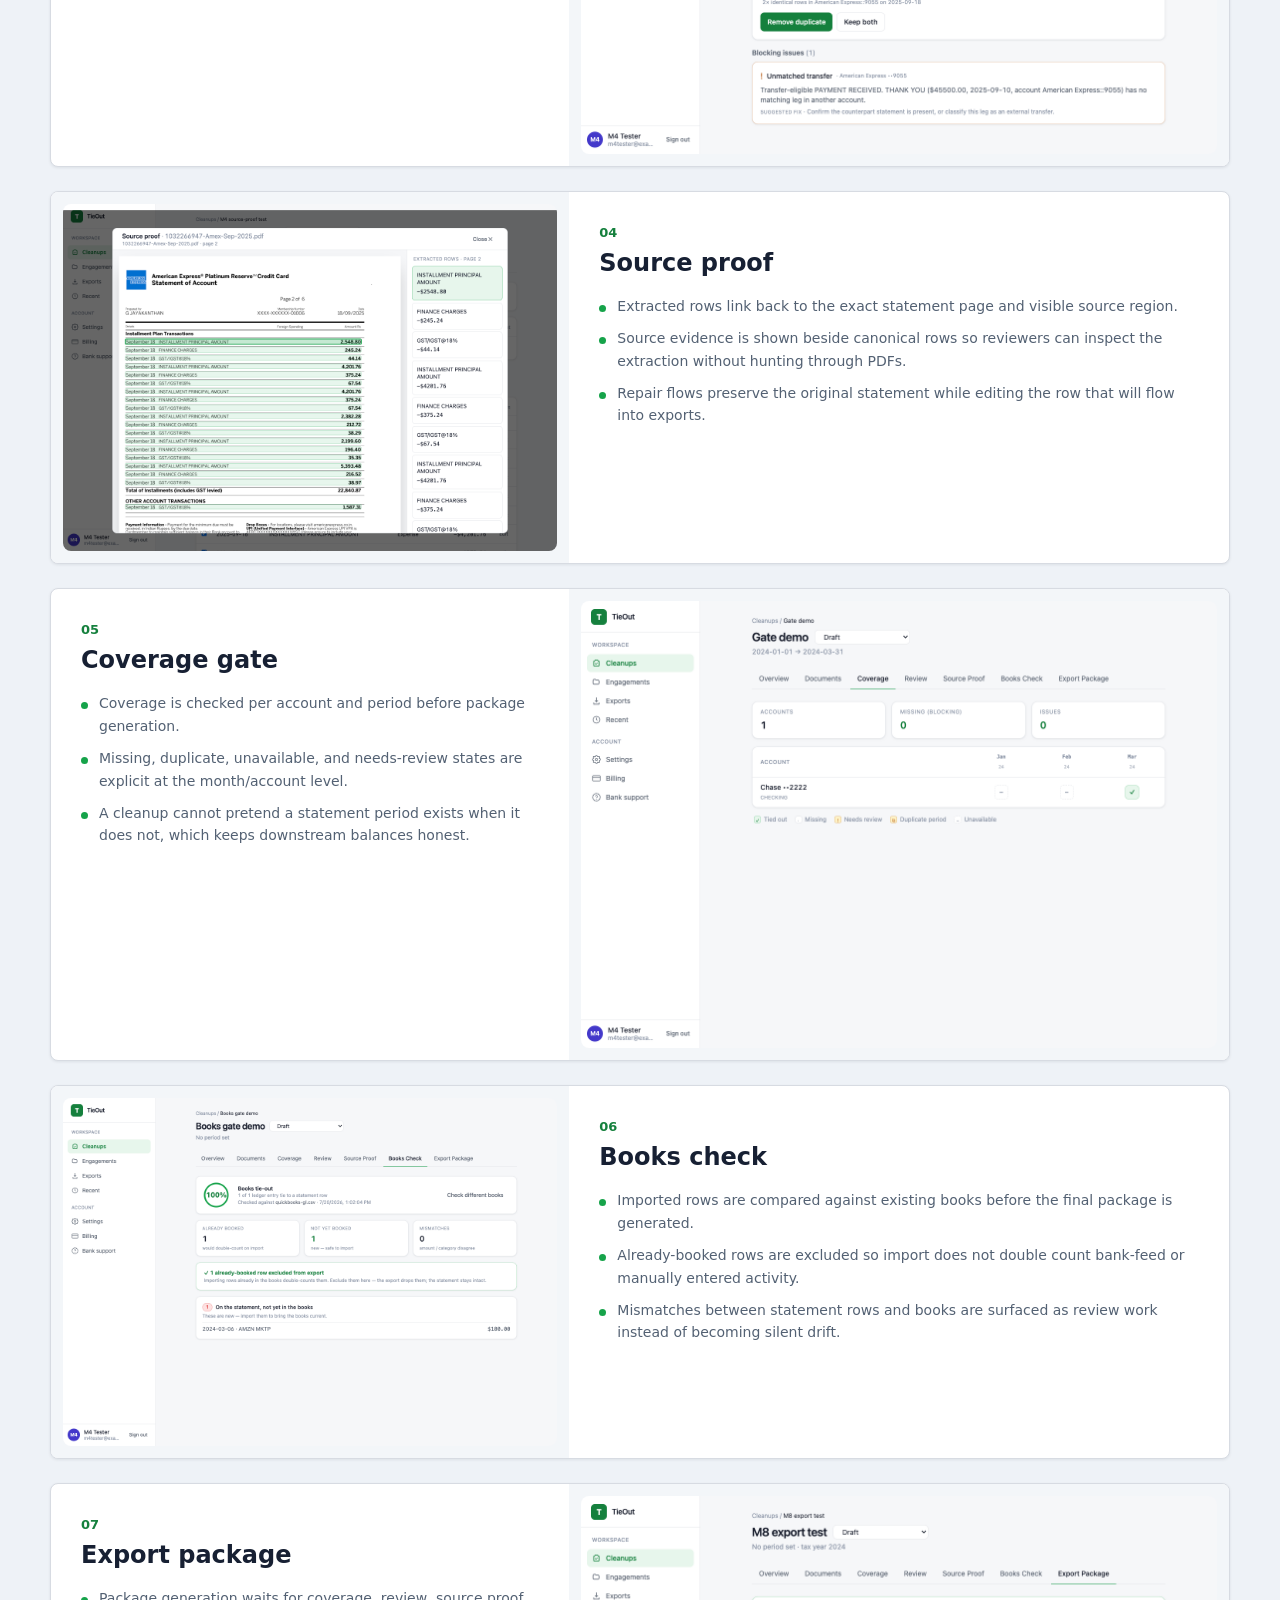
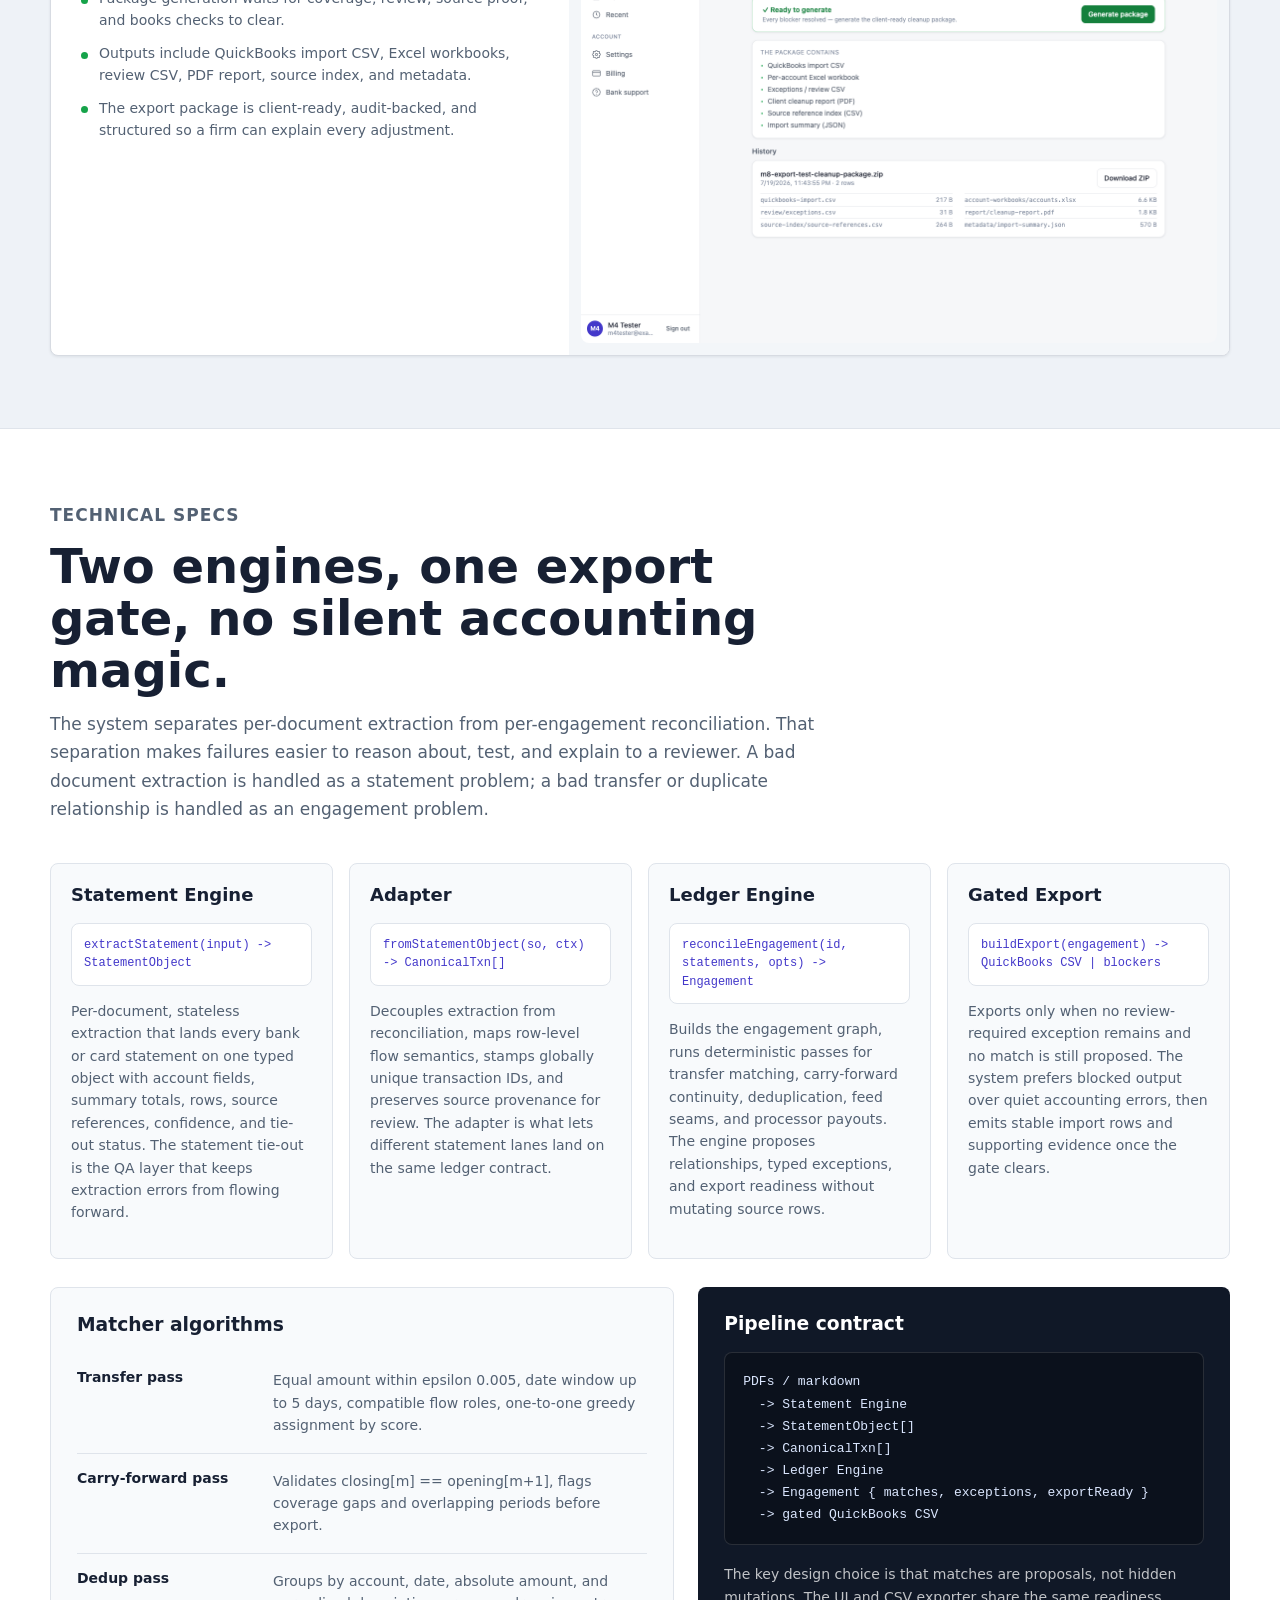
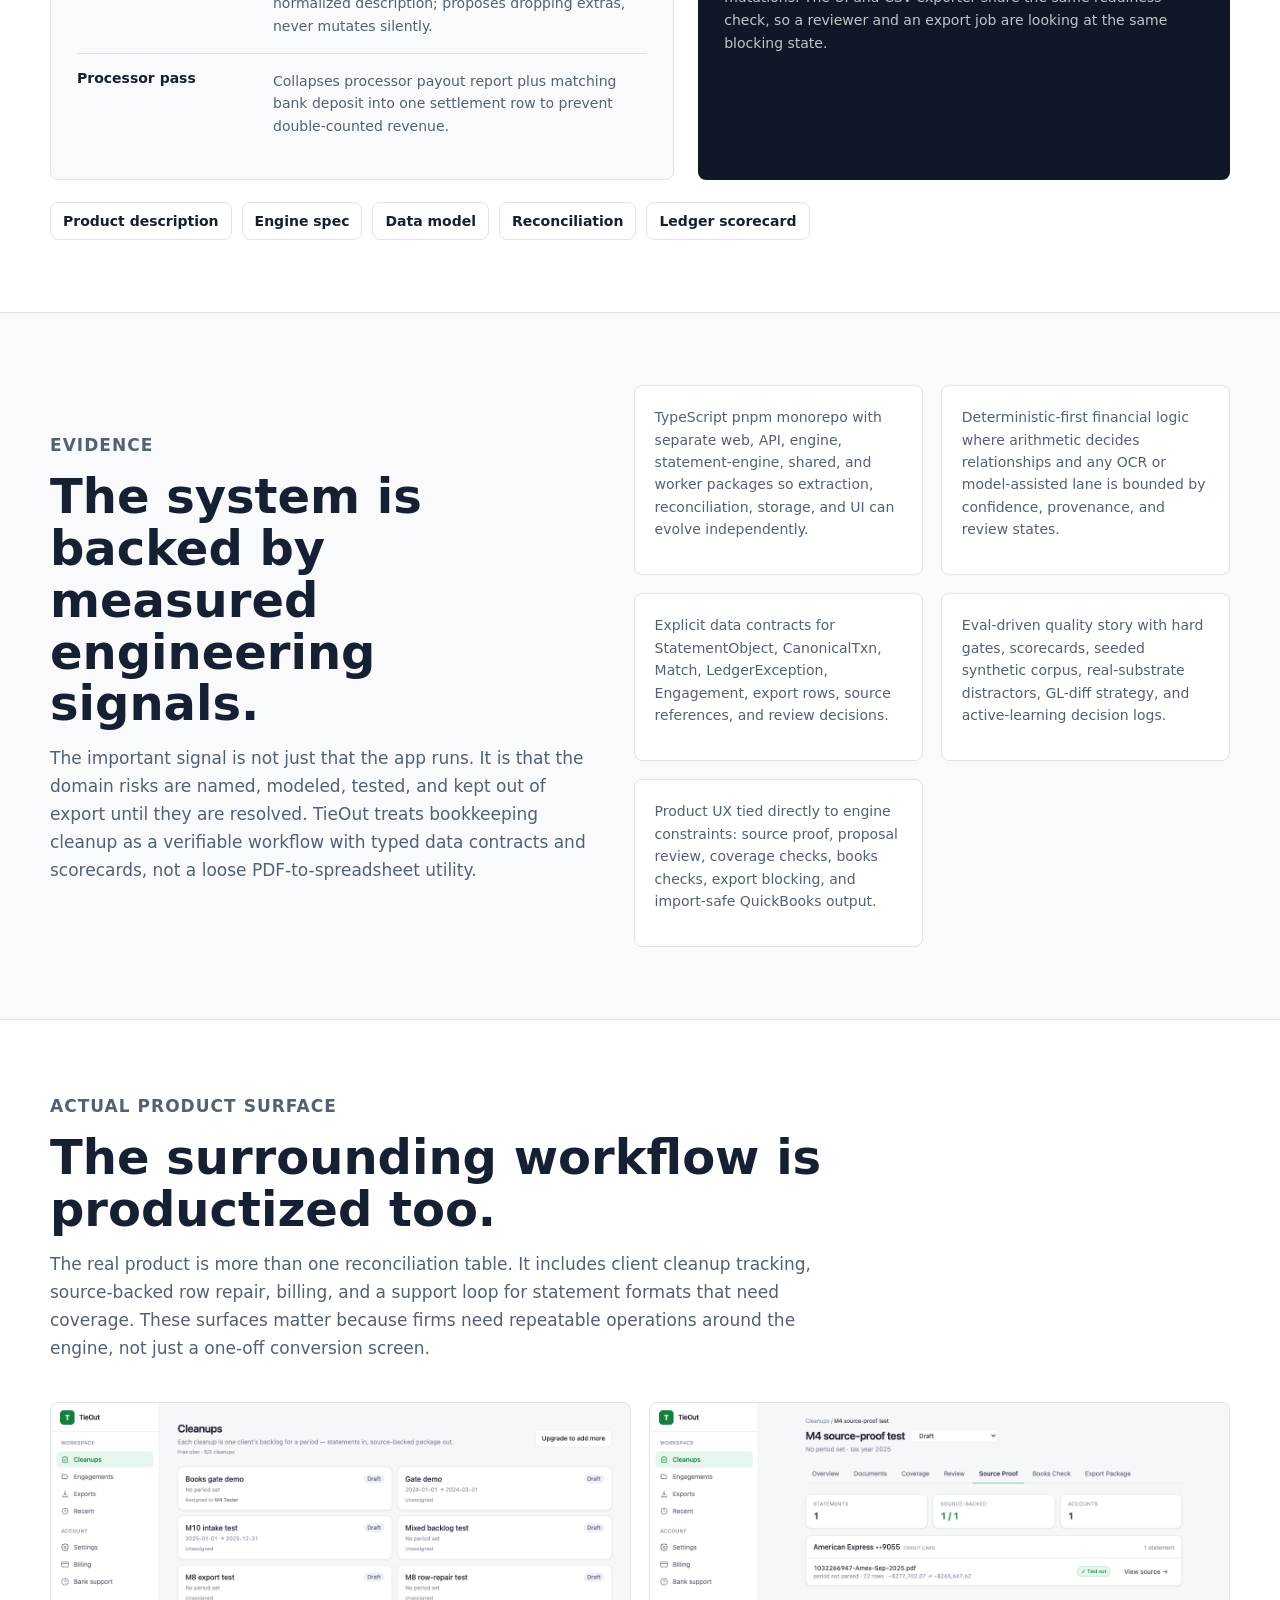
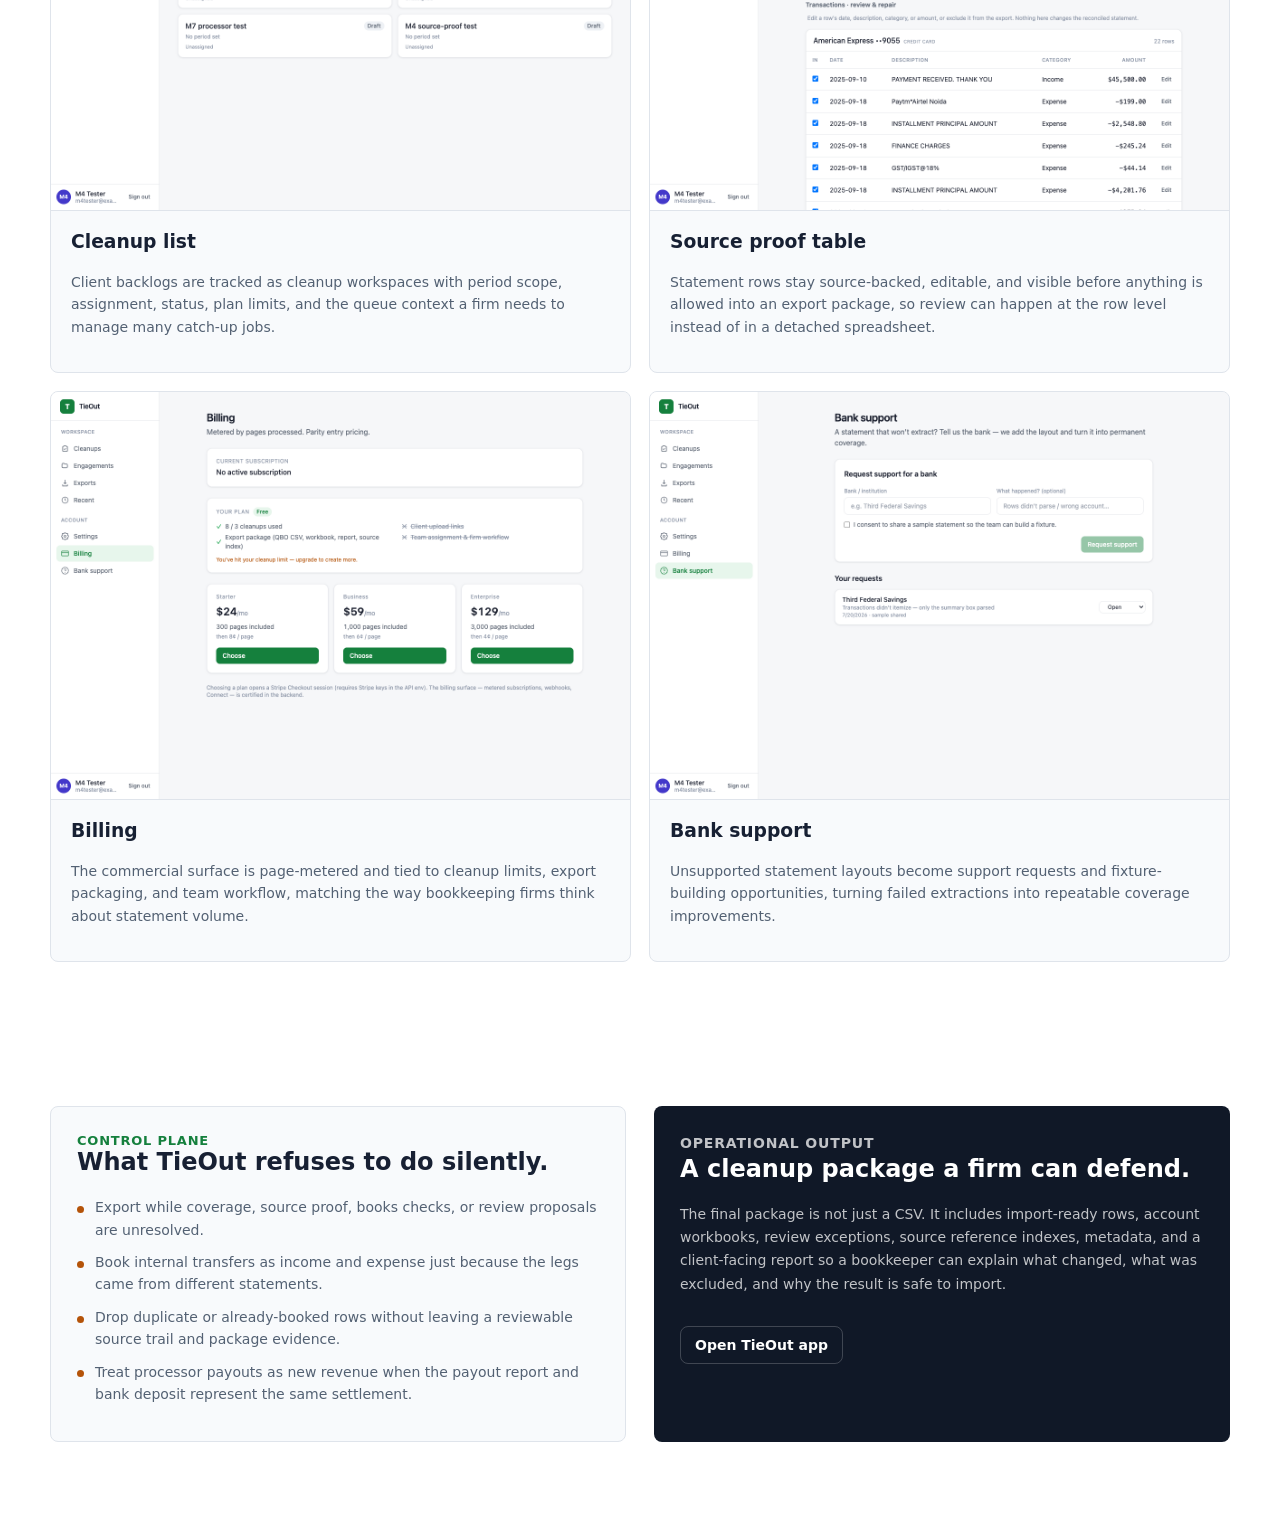
==== commit d343677e: "Strengthen TieOut product page copy" ====
--- a/index.html
+++ b/index.html
@@ -30,8 +30,8 @@
           <p class="eyebrow">Technical product overview</p>
           <h1>TieOut</h1>
           <p class="hero-lede">
-            A TypeScript reconciliation system that turns messy multi-account statement backlogs into source-backed,
-            QuickBooks-ready ledgers.
+            TieOut rebuilds a client's bank and credit-card backlog into an import-safe cleanup package: extracted rows,
+            cross-account reconciliation, source proof, books checks, and QuickBooks-ready exports in one workflow.
           </p>
           <div class="actions">
             <a class="button primary" href="https://tieoutapp.com">Open TieOut</a>
@@ -72,23 +72,26 @@
               <p class="eyebrow">Product system</p>
               <h2>A real reconciliation product with the engine in view.</h2>
               <p>
-                TieOut presents a working product workflow backed by typed contracts, deterministic matching passes,
-                export gates, and scorecards that make the accounting risk measurable.
+                TieOut is built around the accounting failure modes that appear only after conversion: internal
+                transfers booked as income and expense, duplicated bank-feed overlap, processor payouts counted twice,
+                missing statement periods, and rows that cannot be traced back to source evidence.
               </p>
             </div>
             <div class="feature-cards">
               <article class="feature-card">
                 <h3>Product wedge</h3>
                 <p>
-                  Other tools convert one statement into rows. TieOut owns the harder layer: cross-account cleanup
-                  before data reaches QuickBooks.
+                  Other tools convert one statement into rows. TieOut owns the cleanup layer around conversion: every
+                  account, every month, processor exports, already-booked rows, review exceptions, and a final package
+                  that can be handed to a client or imported into QuickBooks.
                 </p>
               </article>
               <article class="feature-card warn">
                 <h3>Engineering bar</h3>
                 <p>
-                  The core rule is conservative: no quiet export when arithmetic, provenance, or human confirmation is
-                  incomplete.
+                  The core rule is conservative: no quiet export when arithmetic, source evidence, coverage, or human
+                  confirmation is incomplete. The product turns uncertainty into a typed review state instead of letting
+                  it leak into the books.
                 </p>
               </article>
             </div>
@@ -108,7 +111,9 @@
             <h2>The workflow is simple; the reconciliation logic is not.</h2>
             <p>
               TieOut follows the product path from imported statements to reviewed cross-account proposals to export,
-              and blocks output until the ledger is safe to import.
+              and blocks output until the ledger is safe to import. The visible screens are deliberately plain because
+              the hard work is in the graph: accounts, periods, transaction rows, proposal status, evidence links, and
+              export readiness.
             </p>
           </div>
 
@@ -118,9 +123,9 @@
                 <span class="step">01</span>
                 <h3>Public converter</h3>
                 <ul>
-                  <li>Single-statement CSV conversion is the entry point.</li>
-                  <li>The product immediately points users toward whole-client cleanup.</li>
-                  <li>No-account conversion sits in front of the authenticated workspace.</li>
+                  <li>Single-statement CSV conversion gives users immediate value without hiding the larger workflow.</li>
+                  <li>The converter routes serious cleanup work into a client backlog where cross-account issues can be seen.</li>
+                  <li>No-account conversion sits in front of the authenticated workspace so the product has a low-friction wedge.</li>
                 </ul>
               </div>
               <div class="workflow-shot">
@@ -133,9 +138,9 @@
                 <span class="step">02</span>
                 <h3>Cleanup workspace</h3>
                 <ul>
-                  <li>Each cleanup wraps one client backlog and processing engagement.</li>
-                  <li>Status, assignment, notes, and activity are visible in one workspace.</li>
-                  <li>Tabs expose documents, coverage, review, source proof, books check, and export package.</li>
+                  <li>Each cleanup wraps one client backlog, one processing engagement, and the human review state around it.</li>
+                  <li>Status, assignment, notes, and activity give firms a lightweight operating layer around technical processing.</li>
+                  <li>Documents, coverage, review, source proof, books check, and export package are first-class workflow stages.</li>
                 </ul>
               </div>
               <div class="workflow-shot">
@@ -148,9 +153,9 @@
                 <span class="step">03</span>
                 <h3>Review queue</h3>
                 <ul>
-                  <li>Duplicate rows, unmatched transfers, and payout issues block export.</li>
-                  <li>Processor payout matching is part of the cleanup workflow.</li>
-                  <li>Each proposed action is reviewable and reversible before export.</li>
+                  <li>Duplicate rows, unmatched transfers, feed seams, and processor payout issues are surfaced before export.</li>
+                  <li>Processor payout matching prevents the bank deposit and payout export from becoming duplicate revenue.</li>
+                  <li>Each proposed action is reviewable, reversible, and tied to a typed reason rather than hidden mutation.</li>
                 </ul>
               </div>
               <div class="workflow-shot">
@@ -163,9 +168,9 @@
                 <span class="step">04</span>
                 <h3>Source proof</h3>
                 <ul>
-                  <li>Extracted rows link back to the exact statement page.</li>
-                  <li>Source evidence is visible beside the canonical row output.</li>
-                  <li>Repair flows preserve the original statement while editing exported rows.</li>
+                  <li>Extracted rows link back to the exact statement page and visible source region.</li>
+                  <li>Source evidence is shown beside canonical rows so reviewers can inspect the extraction without hunting through PDFs.</li>
+                  <li>Repair flows preserve the original statement while editing the row that will flow into exports.</li>
                 </ul>
               </div>
               <div class="workflow-shot">
@@ -179,8 +184,8 @@
                 <h3>Coverage gate</h3>
                 <ul>
                   <li>Coverage is checked per account and period before package generation.</li>
-                  <li>Missing, duplicate, unavailable, and needs-review states are explicit.</li>
-                  <li>A cleanup cannot pretend a statement period exists when it does not.</li>
+                  <li>Missing, duplicate, unavailable, and needs-review states are explicit at the month/account level.</li>
+                  <li>A cleanup cannot pretend a statement period exists when it does not, which keeps downstream balances honest.</li>
                 </ul>
               </div>
               <div class="workflow-shot">
@@ -193,9 +198,9 @@
                 <span class="step">06</span>
                 <h3>Books check</h3>
                 <ul>
-                  <li>Imported rows are compared against existing books.</li>
-                  <li>Already-booked rows are excluded so import does not double count activity.</li>
-                  <li>Mismatches between statement rows and books are surfaced before export.</li>
+                  <li>Imported rows are compared against existing books before the final package is generated.</li>
+                  <li>Already-booked rows are excluded so import does not double count bank-feed or manually entered activity.</li>
+                  <li>Mismatches between statement rows and books are surfaced as review work instead of becoming silent drift.</li>
                 </ul>
               </div>
               <div class="workflow-shot">
@@ -208,9 +213,9 @@
                 <span class="step">07</span>
                 <h3>Export package</h3>
                 <ul>
-                  <li>Package generation waits for every blocker to resolve.</li>
+                  <li>Package generation waits for coverage, review, source proof, and books checks to clear.</li>
                   <li>Outputs include QuickBooks import CSV, Excel workbooks, review CSV, PDF report, source index, and metadata.</li>
-                  <li>The export package is client-ready and audit-backed.</li>
+                  <li>The export package is client-ready, audit-backed, and structured so a firm can explain every adjustment.</li>
                 </ul>
               </div>
               <div class="workflow-shot">
@@ -218,7 +223,6 @@
               </div>
             </article>
           </div>
-        </div>
       </section>
 
       <section id="specs" class="section">
@@ -228,7 +232,8 @@
             <h2>Two engines, one export gate, no silent accounting magic.</h2>
             <p>
               The system separates per-document extraction from per-engagement reconciliation. That separation makes
-              failures easier to reason about, test, and explain to a reviewer.
+              failures easier to reason about, test, and explain to a reviewer. A bad document extraction is handled as
+              a statement problem; a bad transfer or duplicate relationship is handled as an engagement problem.
             </p>
           </div>
 
@@ -238,7 +243,8 @@
               <code class="contract">extractStatement(input) -&gt; StatementObject</code>
               <p>
                 Per-document, stateless extraction that lands every bank or card statement on one typed object with
-                account fields, summary totals, rows, source references, confidence, and tie-out status.
+                account fields, summary totals, rows, source references, confidence, and tie-out status. The statement
+                tie-out is the QA layer that keeps extraction errors from flowing forward.
               </p>
             </article>
             <article class="spec-card">
@@ -246,7 +252,8 @@
               <code class="contract">fromStatementObject(so, ctx) -&gt; CanonicalTxn[]</code>
               <p>
                 Decouples extraction from reconciliation, maps row-level flow semantics, stamps globally unique
-                transaction IDs, and preserves source provenance for review.
+                transaction IDs, and preserves source provenance for review. The adapter is what lets different
+                statement lanes land on the same ledger contract.
               </p>
             </article>
             <article class="spec-card">
@@ -254,7 +261,8 @@
               <code class="contract">reconcileEngagement(id, statements, opts) -&gt; Engagement</code>
               <p>
                 Builds the engagement graph, runs deterministic passes for transfer matching, carry-forward continuity,
-                deduplication, feed seams, and processor payouts.
+                deduplication, feed seams, and processor payouts. The engine proposes relationships, typed exceptions,
+                and export readiness without mutating source rows.
               </p>
             </article>
             <article class="spec-card">
@@ -262,7 +270,8 @@
               <code class="contract">buildExport(engagement) -&gt; QuickBooks CSV | blockers</code>
               <p>
                 Exports only when no review-required exception remains and no match is still proposed. The system
-                prefers blocked output over quiet accounting errors.
+                prefers blocked output over quiet accounting errors, then emits stable import rows and supporting
+                evidence once the gate clears.
               </p>
             </article>
           </div>
@@ -299,7 +308,7 @@
   -&gt; gated QuickBooks CSV</pre>
               <p>
                 The key design choice is that matches are proposals, not hidden mutations. The UI and CSV exporter share
-                the same readiness check.
+                the same readiness check, so a reviewer and an export job are looking at the same blocking state.
               </p>
             </section>
           </div>
@@ -321,15 +330,16 @@
             <h2>The system is backed by measured engineering signals.</h2>
             <p>
               The important signal is not just that the app runs. It is that the domain risks are named, modeled,
-              tested, and kept out of export until they are resolved.
+              tested, and kept out of export until they are resolved. TieOut treats bookkeeping cleanup as a verifiable
+              workflow with typed data contracts and scorecards, not a loose PDF-to-spreadsheet utility.
             </p>
           </div>
           <div class="signal-grid">
-            <article class="signal-card"><p>TypeScript pnpm monorepo with separate web, API, engine, statement-engine, shared, and worker packages.</p></article>
-            <article class="signal-card"><p>Deterministic-first financial logic where arithmetic decides and LLM/OCR lanes are bounded by confidence and review states.</p></article>
-            <article class="signal-card"><p>Explicit data contracts: StatementObject, CanonicalTxn, Match, LedgerException, Engagement, and export rows.</p></article>
-            <article class="signal-card"><p>Eval-driven quality story: hard gates, scorecards, seeded synthetic corpus, real-substrate distractors, and active-learning decision logs.</p></article>
-            <article class="signal-card"><p>Product UX tied to engine constraints: source proof, proposal review, export blocking, and import-safe QuickBooks output.</p></article>
+            <article class="signal-card"><p>TypeScript pnpm monorepo with separate web, API, engine, statement-engine, shared, and worker packages so extraction, reconciliation, storage, and UI can evolve independently.</p></article>
+            <article class="signal-card"><p>Deterministic-first financial logic where arithmetic decides relationships and any OCR or model-assisted lane is bounded by confidence, provenance, and review states.</p></article>
+            <article class="signal-card"><p>Explicit data contracts for StatementObject, CanonicalTxn, Match, LedgerException, Engagement, export rows, source references, and review decisions.</p></article>
+            <article class="signal-card"><p>Eval-driven quality story with hard gates, scorecards, seeded synthetic corpus, real-substrate distractors, GL-diff strategy, and active-learning decision logs.</p></article>
+            <article class="signal-card"><p>Product UX tied directly to engine constraints: source proof, proposal review, coverage checks, books checks, export blocking, and import-safe QuickBooks output.</p></article>
           </div>
         </div>
       </section>
@@ -341,25 +351,26 @@
             <h2>The surrounding workflow is productized too.</h2>
             <p>
               The real product is more than one reconciliation table. It includes client cleanup tracking, source-backed
-              row repair, billing, and a support loop for statement formats that need coverage.
+              row repair, billing, and a support loop for statement formats that need coverage. These surfaces matter
+              because firms need repeatable operations around the engine, not just a one-off conversion screen.
             </p>
           </div>
           <div class="surface-grid">
             <article class="surface-card">
               <img src="assets/screenshots/03-cleanups-list.png" alt="TieOut cleanups list." />
-              <div><h3>Cleanup list</h3><p>Client backlogs are tracked as cleanup workspaces with period scope, assignment, status, and plan limits.</p></div>
+              <div><h3>Cleanup list</h3><p>Client backlogs are tracked as cleanup workspaces with period scope, assignment, status, plan limits, and the queue context a firm needs to manage many catch-up jobs.</p></div>
             </article>
             <article class="surface-card">
               <img src="assets/screenshots/06-source-proof.png" alt="TieOut source proof table." />
-              <div><h3>Source proof table</h3><p>Statement rows stay source-backed, editable, and visible before anything is allowed into an export package.</p></div>
+              <div><h3>Source proof table</h3><p>Statement rows stay source-backed, editable, and visible before anything is allowed into an export package, so review can happen at the row level instead of in a detached spreadsheet.</p></div>
             </article>
             <article class="surface-card">
               <img src="assets/screenshots/11-billing.png" alt="TieOut billing screen." />
-              <div><h3>Billing</h3><p>The commercial surface is page-metered and tied to cleanup limits, export packaging, and team workflow.</p></div>
+              <div><h3>Billing</h3><p>The commercial surface is page-metered and tied to cleanup limits, export packaging, and team workflow, matching the way bookkeeping firms think about statement volume.</p></div>
             </article>
             <article class="surface-card">
               <img src="assets/screenshots/12-bank-support.png" alt="TieOut bank support screen." />
-              <div><h3>Bank support</h3><p>Unsupported statement layouts become support requests and fixture-building opportunities instead of silent failures.</p></div>
+              <div><h3>Bank support</h3><p>Unsupported statement layouts become support requests and fixture-building opportunities, turning failed extractions into repeatable coverage improvements.</p></div>
             </article>
           </div>
         </div>
@@ -368,21 +379,23 @@
       <section class="section">
         <div class="wrap bottom-grid">
           <section class="boundary">
-            <p class="eyebrow">Honest boundaries</p>
-            <h2>Clear product boundaries.</h2>
+            <p class="eyebrow">Control plane</p>
+            <h2>What TieOut refuses to do silently.</h2>
             <ul>
-              <li>Current local store uses an in-memory engagement seam; persistence is isolated behind the EngagementStore contract.</li>
-              <li>PDF import abstains when the extraction lane is not wired rather than guessing and exporting bad numbers.</li>
-              <li>Autonomous reconciliation is not claimed; confirmations are human-owned until production partner data earns higher trust.</li>
+              <li>Export while coverage, source proof, books checks, or review proposals are unresolved.</li>
+              <li>Book internal transfers as income and expense just because the legs came from different statements.</li>
+              <li>Drop duplicate or already-booked rows without leaving a reviewable source trail and package evidence.</li>
+              <li>Treat processor payouts as new revenue when the payout report and bank deposit represent the same settlement.</li>
             </ul>
           </section>
 
           <section class="github-card">
-            <p class="eyebrow">Public GitHub presence</p>
-            <h2>Public specs, private implementation.</h2>
+            <p class="eyebrow">Operational output</p>
+            <h2>A cleanup package a firm can defend.</h2>
             <p>
-              This repository is the public product and technical specification for TieOut. The production app lives at
-              tieoutapp.com, and the private implementation repository remains separate.
+              The final package is not just a CSV. It includes import-ready rows, account workbooks, review exceptions,
+              source reference indexes, metadata, and a client-facing report so a bookkeeper can explain what changed,
+              what was excluded, and why the result is safe to import.
             </p>
             <a class="dark-button" href="https://tieoutapp.com">Open TieOut app</a>
           </section>
